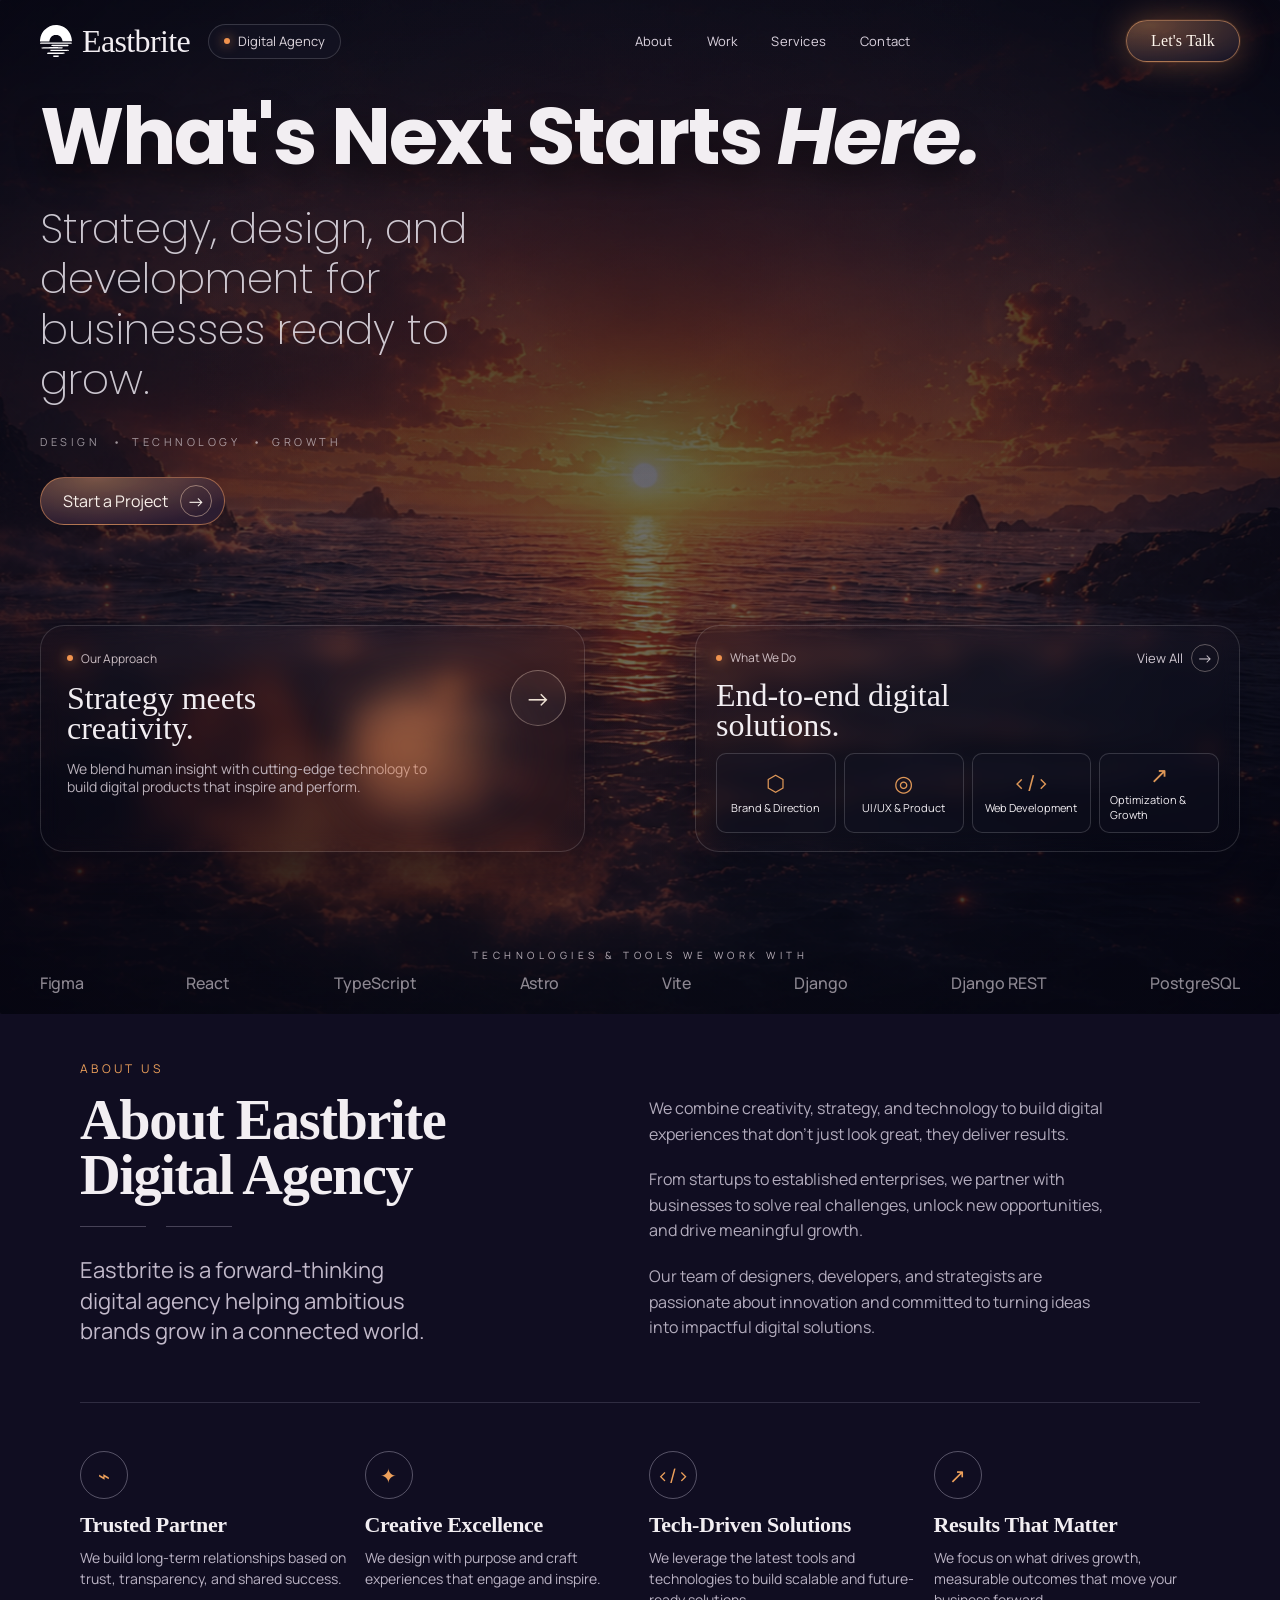
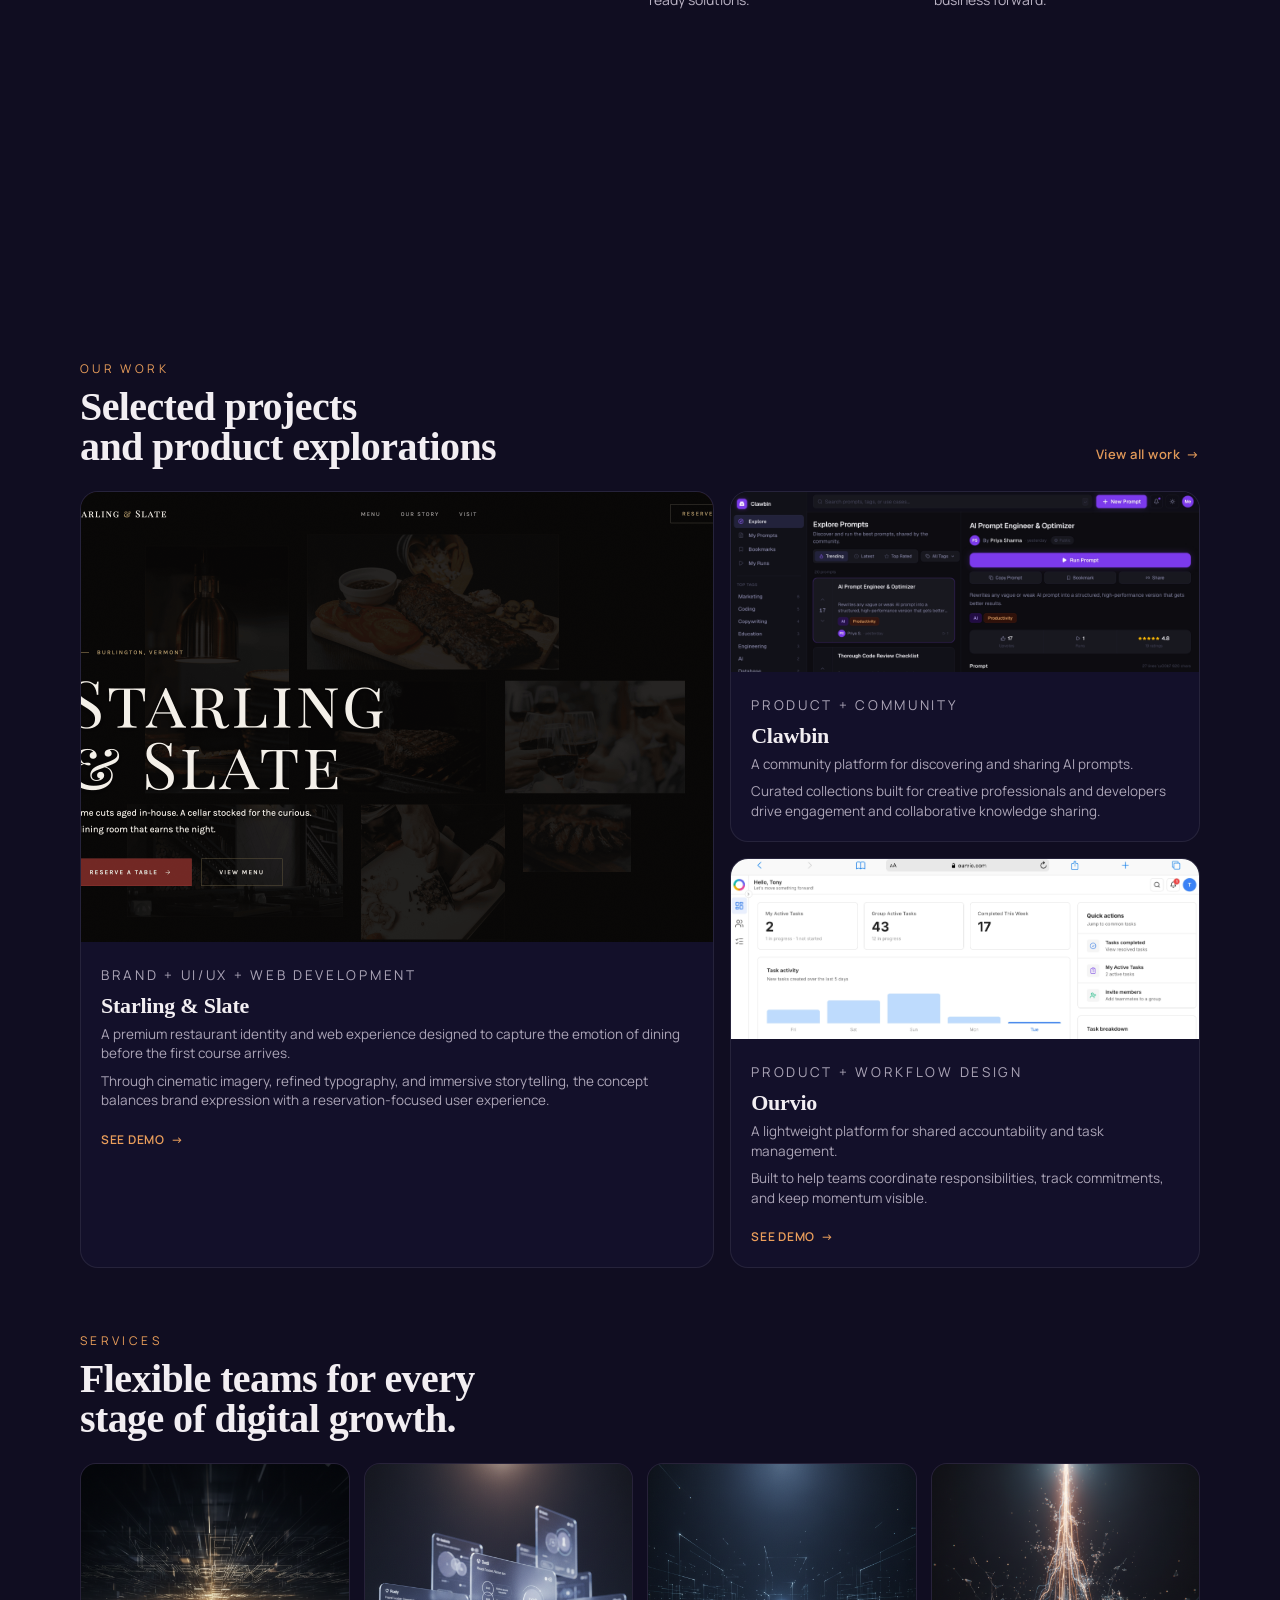
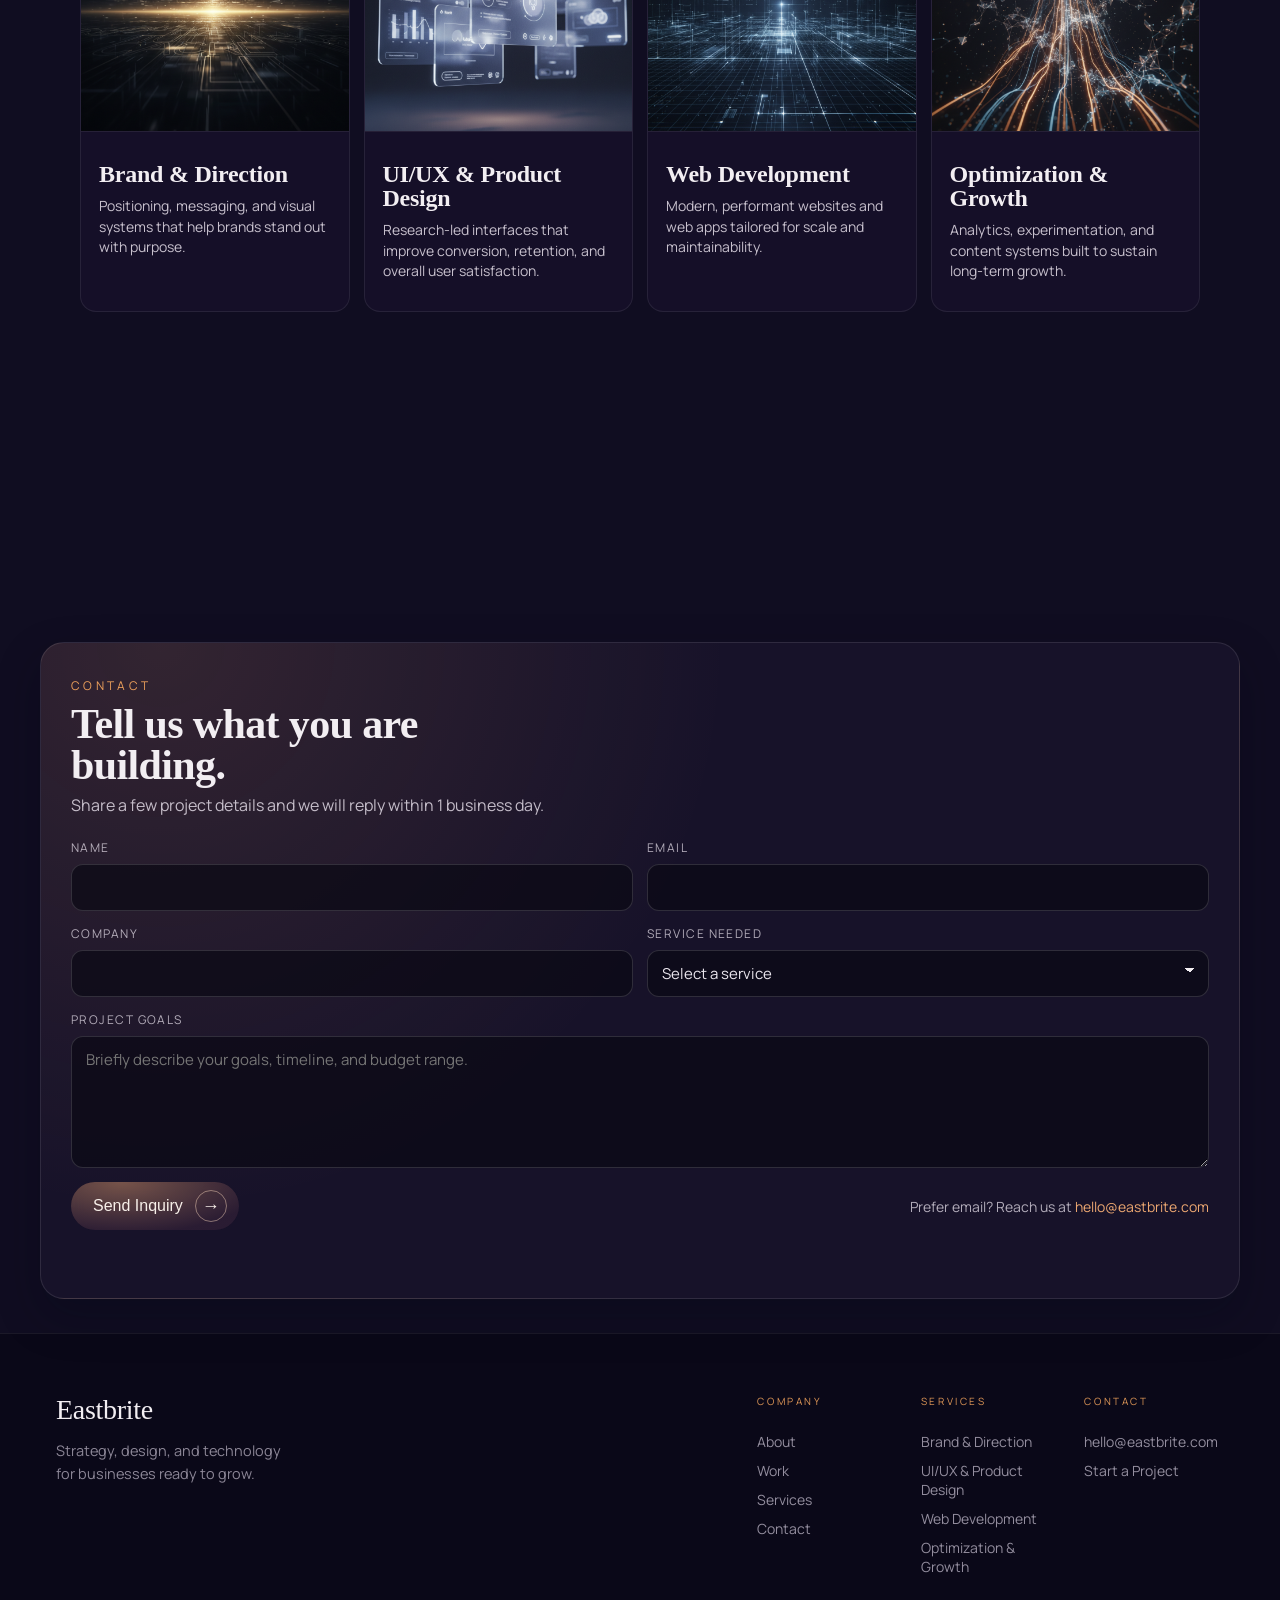
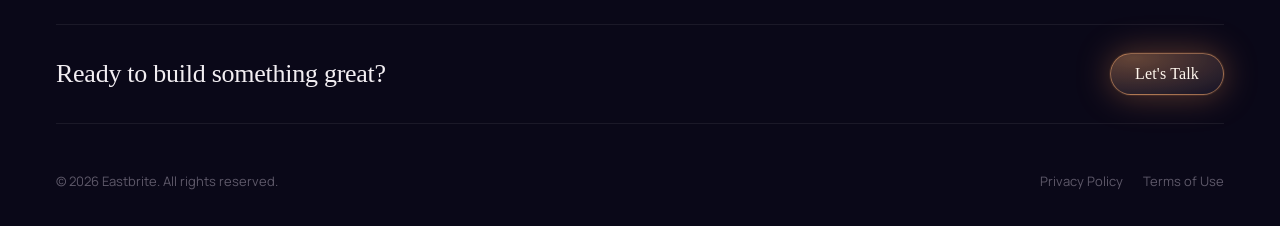
==== index.html @ 14211ada "add starling and slate work" ====
<!doctype html>
<html lang="en">
  <head>
    <meta charset="UTF-8" />
    <meta name="viewport" content="width=device-width, initial-scale=1.0" />
    <title>Eastbrite — Digital Agency</title>
    <meta
      name="description"
      content="Eastbrite is a digital agency helping businesses grow through brand direction, UI/UX and product design, web development, and optimization strategy."
    />
    <link rel="canonical" href="https://eastbrite.com/" />
    <meta property="og:type" content="website" />
    <meta property="og:site_name" content="Eastbrite" />
    <meta property="og:title" content="Eastbrite - Digital Agency" />
    <meta
      property="og:description"
      content="Eastbrite is a digital agency helping businesses grow through brand direction, UI/UX and product design, web development, and optimization strategy."
    />
    <meta property="og:url" content="https://eastbrite.com/" />
    <meta property="og:image" content="https://eastbrite.com/logo.svg" />
    <meta name="twitter:card" content="summary_large_image" />
    <meta name="twitter:title" content="Eastbrite - Digital Agency" />
    <meta
      name="twitter:description"
      content="Eastbrite is a digital agency helping businesses grow through brand direction, UI/UX and product design, web development, and optimization strategy."
    />
    <meta name="twitter:image" content="https://eastbrite.com/logo.svg" />
    <script
      defer
      data-domain="eastbrite.com"
      src="https://plausible.io/js/script.js"
    ></script>
    <script type="application/ld+json">
      {
        "@context": "https://schema.org",
        "@graph": [
          {
            "@type": "Organization",
            "@id": "https://eastbrite.com/#organization",
            "name": "Eastbrite",
            "url": "https://eastbrite.com/",
            "logo": "https://eastbrite.com/logo.svg",
            "email": "hello@eastbrite.com"
          },
          {
            "@type": "WebSite",
            "@id": "https://eastbrite.com/#website",
            "url": "https://eastbrite.com/",
            "name": "Eastbrite",
            "publisher": {
              "@id": "https://eastbrite.com/#organization"
            }
          },
          {
            "@type": "ProfessionalService",
            "@id": "https://eastbrite.com/#service",
            "name": "Eastbrite",
            "url": "https://eastbrite.com/",
            "email": "hello@eastbrite.com",
            "areaServed": "Worldwide",
            "serviceType": [
              "Brand Direction",
              "UI/UX and Product Design",
              "Web Development",
              "Optimization and Growth"
            ]
          }
        ]
      }
    </script>
    <link rel="preconnect" href="https://fonts.googleapis.com" />
    <link rel="preconnect" href="https://fonts.gstatic.com" crossorigin />
    <link
      href="https://fonts.googleapis.com/css2?family=Manrope:wght@400;500;600;700&family=Poppins:wght@100;200;300;400;500&display=swap"
      rel="stylesheet"
    />
    <link rel="stylesheet" href="css/main.css" />
    <link rel="icon" type="image/svg+xml" href="logo.svg" />
  </head>
  <body>
    <div class="scene">
      <div class="sun" aria-hidden="true"></div>
      <div class="cliff-left" aria-hidden="true"></div>
      <div class="cliff-right" aria-hidden="true"></div>

      <header class="topbar">
        <div class="brand-wrap">
          <div class="brand">
            <img src="logo.svg" alt="Eastbrite logo" class="brand-logo" />
            Eastbrite
          </div>
          <div class="agency-pill">
            <span class="dot"></span>
            Digital Agency
          </div>
        </div>

        <nav class="main-nav" id="primary-nav" aria-label="Main navigation">
          <a href="#about">About</a>
          <a href="#work">Work</a>
          <a href="#services">Services</a>
          <a href="#contact">Contact</a>
        </nav>

        <div class="top-actions">
          <a class="talk-btn" href="#contact">Let's Talk</a>
          <button
            class="menu-btn"
            aria-label="Open menu"
            aria-expanded="false"
            aria-controls="primary-nav"
            type="button"
          >
            <span></span>
            <span></span>
          </button>
        </div>
      </header>

      <main class="hero">
        <section class="hero-copy" aria-label="Hero content">
          <div class="agency-pill hero-agency-pill">
            <span class="dot"></span>
            Digital Agency
          </div>
          <h1>What's Next Starts <em>Here.</em></h1>
          <p class="hero-subheading">
            Strategy, design, and development for businesses ready to grow.
          </p>
          <div class="tags">
            DESIGN <span>•</span> TECHNOLOGY <span>•</span> GROWTH
          </div>
          <a class="primary-cta" href="#contact">
            <span>Start a Project</span>
            <span class="cta-arrow">→</span>
          </a>
        </section>

        <!--
        <aside class="stats-glass" aria-label="Business highlights">
          <div class="stat-item">
            <div class="stat-icon">◌</div>
            <div class="stat-value">120+</div>
            <div class="stat-label">Projects<br />Delivered</div>
          </div>
          <div class="stat-item">
            <div class="stat-icon">✶</div>
            <div class="stat-value">98%</div>
            <div class="stat-label">Client<br />Satisfaction</div>
          </div>
          <div class="stat-item">
            <div class="stat-icon">⚡</div>
            <div class="stat-value">10+</div>
            <div class="stat-label">Industries<br />Empowered</div>
          </div>
        </aside>
        -->
      </main>

      <section
        class="feature-row"
        id="cards-start"
        aria-label="Featured service overview"
      >
        <article class="card approach-card">
          <div class="card-kicker"><span class="dot"></span>Our Approach</div>
          <h2>Strategy meets<br />creativity.</h2>
          <p>
            We blend human insight with cutting-edge technology to build digital
            products that inspire and perform.
          </p>
          <a class="circle-action" aria-label="Learn more" href="#services"
            >→</a
          >
        </article>

        <article class="card services-card">
          <div class="card-top">
            <div class="card-kicker"><span class="dot"></span>What We Do</div>
            <a class="view-all" href="#services">View All <span>→</span></a>
          </div>

          <h2>End-to-end digital<br />solutions.</h2>

          <div class="service-grid">
            <a
              class="service-item service-item-link"
              href="brand-direction.html"
              ><span class="service-icon">⬡</span>Brand &amp; Direction</a
            >
            <a
              class="service-item service-item-link"
              href="uiux-product-design.html"
              ><span class="service-icon">◎</span>UI/UX &amp; Product</a
            >
            <a
              class="service-item service-item-link"
              href="web-development.html"
              ><span class="service-icon">&lt;/&gt;</span>Web Development</a
            >
            <a
              class="service-item service-item-link"
              href="optimization-growth.html"
              ><span class="service-icon">↗</span>Optimization &amp; Growth</a
            >
          </div>
        </article>
      </section>

      <section class="trusted" aria-label="Technologies we use">
        <div class="trusted-label">TECHNOLOGIES &amp; TOOLS WE WORK WITH</div>
        <div class="logo-row">
          <span class="logo-figma">Figma</span>
          <span class="logo-react">React</span>
          <span class="logo-typescript">TypeScript</span>
          <span class="logo-astro">Astro</span>
          <span class="logo-vite">Vite</span>
          <span class="logo-django">Django</span>
          <span class="logo-drf">Django REST</span>
          <span class="logo-postgres">PostgreSQL</span>
        </div>
      </section>
    </div>

    <div class="lower-content">
      <section class="about-section" id="about" aria-label="About Eastbrite">
        <div class="about-top">
          <div class="about-left">
            <p class="about-kicker">ABOUT US</p>
            <h2 class="about-title">About Eastbrite<br />Digital Agency</h2>
            <div class="about-divider" aria-hidden="true">
              <span></span>
              <span></span>
            </div>
            <p class="about-lead">
              Eastbrite is a forward-thinking digital agency helping ambitious
              brands grow in a connected world.
            </p>
          </div>

          <div class="about-copy">
            <p>
              We combine creativity, strategy, and technology to build digital
              experiences that don't just look great, they deliver results.
            </p>
            <p>
              From startups to established enterprises, we partner with
              businesses to solve real challenges, unlock new opportunities, and
              drive meaningful growth.
            </p>
            <p>
              Our team of designers, developers, and strategists are passionate
              about innovation and committed to turning ideas into impactful
              digital solutions.
            </p>
          </div>
        </div>

        <div class="about-values" aria-label="About highlights">
          <article class="about-value">
            <div class="about-value-icon" aria-hidden="true">⌁</div>
            <h3>Trusted Partner</h3>
            <p>
              We build long-term relationships based on trust, transparency, and
              shared success.
            </p>
          </article>

          <article class="about-value">
            <div class="about-value-icon" aria-hidden="true">✦</div>
            <h3>Creative Excellence</h3>
            <p>
              We design with purpose and craft experiences that engage and
              inspire.
            </p>
          </article>

          <article class="about-value">
            <div class="about-value-icon" aria-hidden="true">&lt;/&gt;</div>
            <h3>Tech-Driven Solutions</h3>
            <p>
              We leverage the latest tools and technologies to build scalable
              and future-ready solutions.
            </p>
          </article>

          <article class="about-value">
            <div class="about-value-icon" aria-hidden="true">↗</div>
            <h3>Results That Matter</h3>
            <p>
              We focus on what drives growth, measurable outcomes that move your
              business forward.
            </p>
          </article>
        </div>
      </section>

      <section
        class="content-section work-section"
        id="work"
        aria-label="Selected work"
      >
        <div class="work-head">
          <div>
            <p class="work-kicker">OUR WORK</p>
            <h2 class="work-heading">
              Selected projects <br />
              and product explorations
            </h2>
          </div>
          <a class="work-view-all" href="#services"
            >View all work <span class="work-arrow">→</span></a
          >
        </div>

        <div class="work-cards">
          <article class="work-card work-card--featured">
            <a
              class="work-mock work-mock--hospitality work-mock-link"
              href="/sites/starling-and-slate/"
              target="_blank"
              rel="noopener noreferrer"
              aria-label="Open Starling and Slate demo"
            >
              <img
                class="work-mock-image"
                src="assets/images/work/starling-and-slate.png"
                alt="Starling and Slate restaurant website hero"
              />
            </a>
            <div class="work-info">
              <p class="work-tag">Brand + UI/UX + Web Development</p>
              <h3>Starling &amp; Slate</h3>
              <p>
                A premium restaurant identity and web experience designed to
                capture the emotion of dining before the first course arrives.
              </p>
              <p>
                Through cinematic imagery, refined typography, and immersive
                storytelling, the concept balances brand expression with a
                reservation-focused user experience.
              </p>
              <p>
                <a
                  class="work-demo-link"
                  href="/sites/starling-and-slate/"
                  target="_blank"
                  rel="noopener noreferrer"
                  >See Demo <span aria-hidden="true">→</span></a
                >
              </p>
            </div>
          </article>

          <div class="work-col">
            <article class="work-card">
              <div class="work-mock work-mock--clawbin">
                <img
                  class="work-mock-image"
                  src="assets/images/work/clawbin-dashboard.png"
                  alt="Clawbin platform interface"
                />
              </div>
              <div class="work-info">
                <p class="work-tag">Product + Community</p>
                <h3>Clawbin</h3>
                <p>
                  A community platform for discovering and sharing AI prompts.
                </p>
                <p>
                  Curated collections built for creative professionals and
                  developers drive engagement and collaborative knowledge
                  sharing.
                </p>
              </div>
            </article>

            <article class="work-card">
              <div class="work-mock work-mock--ourvio">
                <img
                  class="work-mock-image"
                  src="assets/images/work/ourvio-dashboard.png"
                  alt="Ourvio dashboard interface"
                />
              </div>
              <div class="work-info">
                <p class="work-tag">Product + Workflow Design</p>
                <h3>Ourvio</h3>
                <p>
                  A lightweight platform for shared accountability and task
                  management.
                </p>
                <p>
                  Built to help teams coordinate responsibilities, track
                  commitments, and keep momentum visible.
                </p>
                <p>
                  <a
                    class="work-demo-link"
                    href="https://ourvio.com"
                    target="_blank"
                    rel="noopener noreferrer"
                    >See Demo <span aria-hidden="true">→</span></a
                  >
                </p>
              </div>
            </article>
          </div>
        </div>
      </section>

      <section
        class="content-section services-section"
        id="services"
        aria-label="Services offered"
      >
        <div class="section-head">
          <p class="services-kicker">SERVICES</p>
          <h2>Flexible teams for every stage of digital growth.</h2>
        </div>
        <div class="section-grid services-grid">
          <a class="content-card service-card-link" href="brand-direction.html">
            <div class="service-img">
              <img
                src="assets/images/services/brand-and-direction.png"
                alt=""
                aria-hidden="true"
              />
            </div>
            <div class="service-text">
              <h3>Brand &amp; Direction</h3>
              <p>
                Positioning, messaging, and visual systems that help brands
                stand out with purpose.
              </p>
            </div>
          </a>
          <a
            class="content-card service-card-link"
            href="uiux-product-design.html"
          >
            <div class="service-img">
              <img
                src="assets/images/services/ui-ux-product-design.png"
                alt=""
                aria-hidden="true"
              />
            </div>
            <div class="service-text">
              <h3>UI/UX &amp; Product Design</h3>
              <p>
                Research-led interfaces that improve conversion, retention, and
                overall user satisfaction.
              </p>
            </div>
          </a>
          <a class="content-card service-card-link" href="web-development.html">
            <div class="service-img">
              <img
                src="assets/images/services/web-development.png"
                alt=""
                aria-hidden="true"
              />
            </div>
            <div class="service-text">
              <h3>Web Development</h3>
              <p>
                Modern, performant websites and web apps tailored for scale and
                maintainability.
              </p>
            </div>
          </a>
          <a
            class="content-card service-card-link"
            href="optimization-growth.html"
          >
            <div class="service-img">
              <img
                src="assets/images/services/optimization-and-growth.png"
                alt=""
                aria-hidden="true"
              />
            </div>
            <div class="service-text">
              <h3>Optimization &amp; Growth</h3>
              <p>
                Analytics, experimentation, and content systems built to sustain
                long-term growth.
              </p>
            </div>
          </a>
        </div>
      </section>

      <section
        class="content-section contact-section"
        id="contact"
        aria-label="Contact Eastbrite"
      >
        <div class="section-head contact-head">
          <p class="contact-kicker">CONTACT</p>
          <h2>Tell us what you are building.</h2>
          <p class="contact-intro">
            Share a few project details and we will reply within 1 business day.
          </p>
        </div>

        <form
          id="contact-form"
          class="contact-form"
          action="https://formsubmit.co/hello@eastbrite.com"
          method="POST"
        >
          <input
            type="hidden"
            name="_subject"
            value="New Inquiry - Eastbrite"
          />
          <input type="hidden" name="_captcha" value="false" />
          <input type="hidden" name="_template" value="table" />
          <input type="text" name="_honey" tabindex="-1" autocomplete="off" />

          <label class="field">
            <span>Name</span>
            <input name="name" type="text" required />
          </label>

          <label class="field">
            <span>Email</span>
            <input name="email" type="email" required />
          </label>

          <label class="field">
            <span>Company</span>
            <input name="company" type="text" />
          </label>

          <label class="field">
            <span>Service Needed</span>
            <select name="service" required>
              <option value="" selected disabled>Select a service</option>
              <option>Brand &amp; Direction</option>
              <option>UI/UX &amp; Product Design</option>
              <option>Web Development</option>
              <option>Optimization &amp; Growth</option>
              <option>Multiple Services</option>
            </select>
          </label>

          <label class="field field-full">
            <span>Project Goals</span>
            <textarea
              name="message"
              rows="5"
              placeholder="Briefly describe your goals, timeline, and budget range."
              required
            ></textarea>
          </label>

          <div class="contact-actions">
            <button class="primary-cta contact-submit" type="submit">
              <span>Send Inquiry</span>
              <span class="cta-arrow">→</span>
            </button>
            <p class="contact-note">
              Prefer email? Reach us at
              <a href="mailto:hello@eastbrite.com">hello@eastbrite.com</a>
            </p>
          </div>

          <p class="contact-status" id="contact-status" aria-live="polite"></p>
        </form>
      </section>
    </div>

    <footer class="site-footer">
      <div class="footer-inner">
        <div class="footer-top">
          <div class="footer-brand">
            <div class="footer-logo">Eastbrite</div>
            <p class="footer-tagline">
              Strategy, design, and technology for businesses ready to grow.
            </p>
            <!-- <div class="footer-socials">
              <a
                href="https://www.linkedin.com"
                class="footer-social-link"
                aria-label="LinkedIn"
                >in</a
              >
              <a
                href="https://www.instagram.com"
                class="footer-social-link"
                aria-label="Instagram"
                >ig</a
              >
              <a
                href="https://dribbble.com"
                class="footer-social-link"
                aria-label="Dribbble"
                >dr</a
              >
              <a
                href="https://x.com"
                class="footer-social-link"
                aria-label="X / Twitter"
                >𝕏</a
              >
            </div> -->
          </div>

          <nav class="footer-nav" aria-label="Footer navigation">
            <div class="footer-nav-col">
              <p class="footer-nav-heading">Company</p>
              <a href="#about">About</a>
              <a href="#work">Work</a>
              <a href="#services">Services</a>
              <a href="#contact">Contact</a>
            </div>
            <div class="footer-nav-col">
              <p class="footer-nav-heading">Services</p>
              <a href="brand-direction.html">Brand &amp; Direction</a>
              <a href="uiux-product-design.html">UI/UX &amp; Product Design</a>
              <a href="web-development.html">Web Development</a>
              <a href="optimization-growth.html">Optimization &amp; Growth</a>
            </div>
            <div class="footer-nav-col">
              <p class="footer-nav-heading">Contact</p>
              <a href="mailto:hello@eastbrite.com">hello@eastbrite.com</a>
              <a
                href="mailto:hello@eastbrite.com?subject=Start%20a%20Project%20-%20Eastbrite"
                >Start a Project</a
              >
            </div>
          </nav>
        </div>

        <div class="footer-cta-band">
          <p>Ready to build something great?</p>
          <a class="talk-btn" href="#contact">Let's Talk</a>
        </div>

        <div class="footer-bottom">
          <p class="footer-copy">&copy; 2026 Eastbrite. All rights reserved.</p>
          <div class="footer-legal">
            <a href="privacy-policy.html">Privacy Policy</a>
            <a href="terms-of-use.html">Terms of Use</a>
          </div>
        </div>
      </div>
    </footer>

    <script src="js/main.js" defer></script>
  </body>
</html>
---- css/main.css ----
/* ================================================================
   Eastbrite — Main Stylesheet
   Entry point. All partials are imported in cascade order.

   Partial map:
     _tokens      → CSS variables + font declarations
     _base        → reset, html, body
     _layout      → .scene, .lower-content
     _topbar      → header, nav, menu button
     _hero        → hero section + CTA
     _cards       → feature-row glass cards
     _trusted     → brand logo strip
     _sections    → shared .content-section base styles
     _about       → about section
     _work        → work showcase + browser mocks
     _services    → services section
     _footer      → site footer
     _responsive  → all breakpoint overrides
   ================================================================ */

@import "./_tokens.css";
@import "./_base.css";
@import "./_layout.css";
@import "./_topbar.css";
@import "./_hero.css";
@import "./_cards.css";
@import "./_trusted.css";
@import "./_sections.css";
@import "./_about.css";
@import "./_work.css";
@import "./_services.css";
@import "./_footer.css";
@import "./_responsive.css";
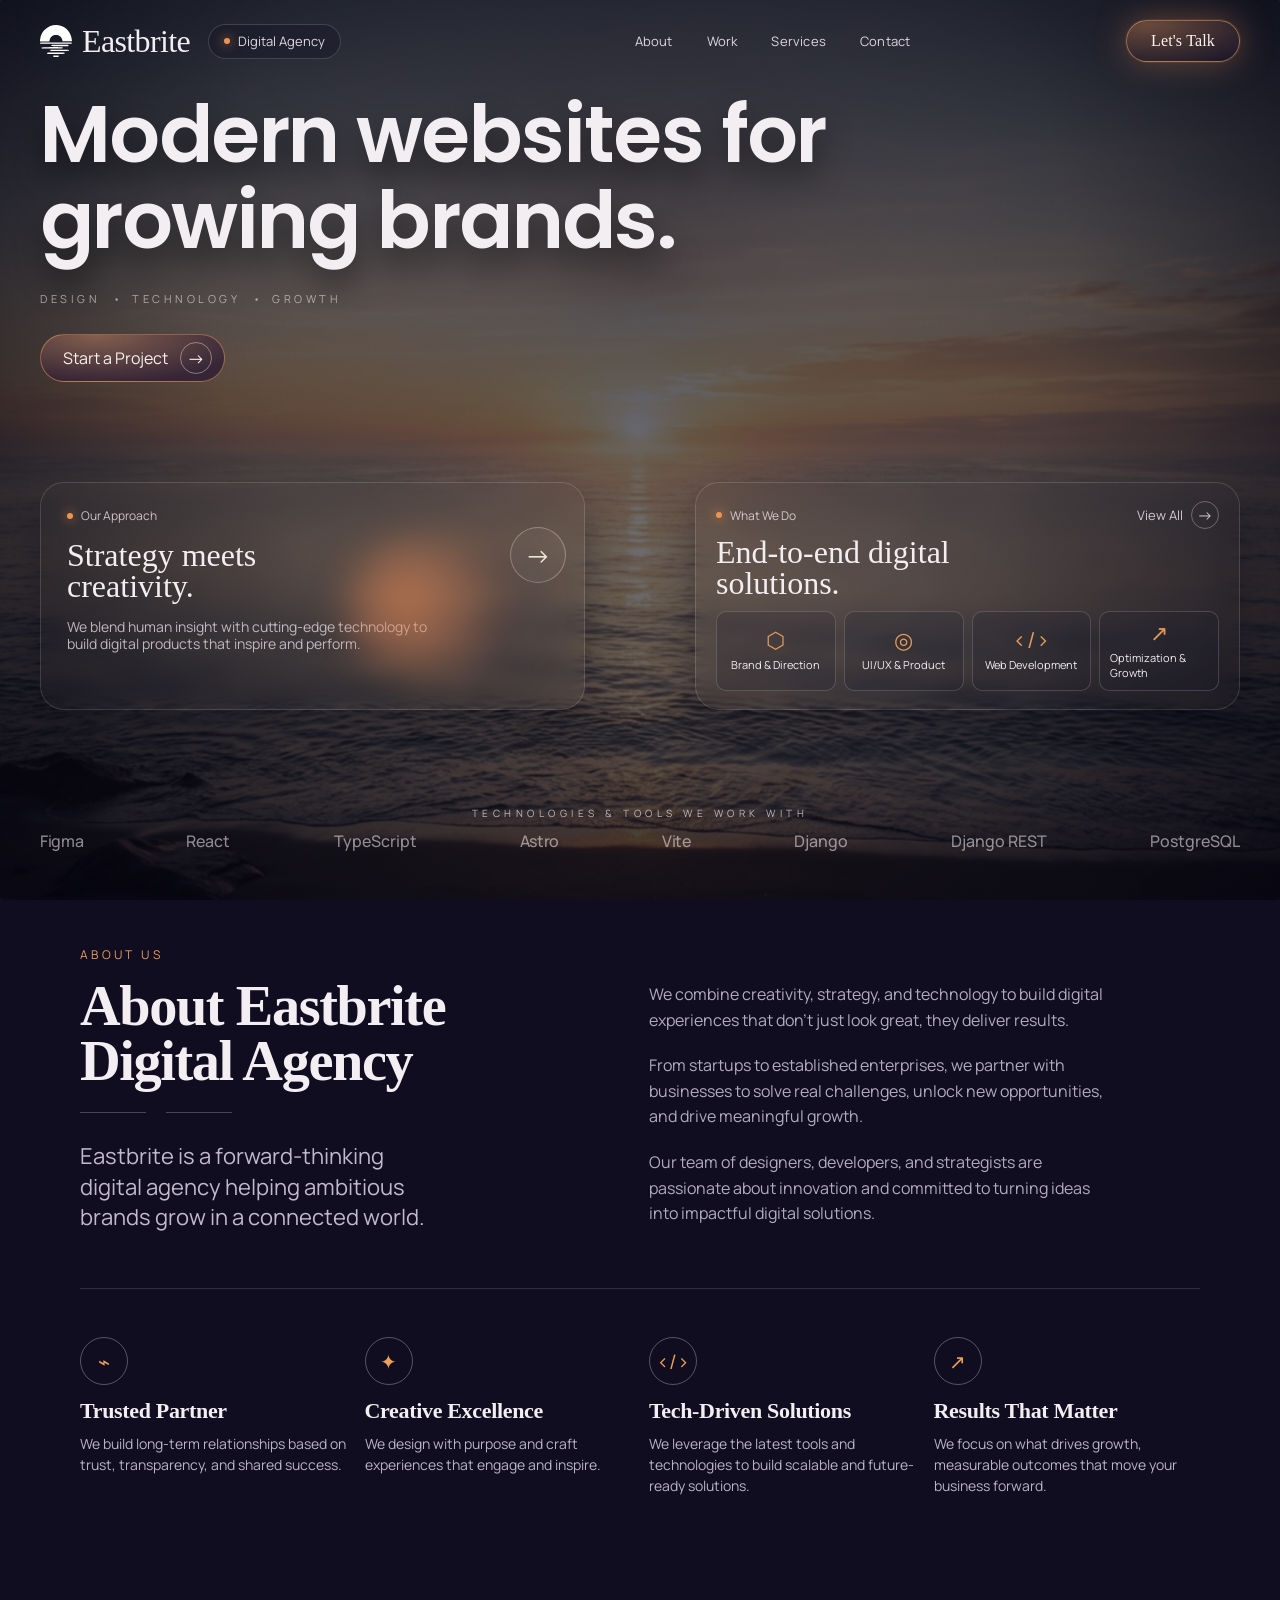
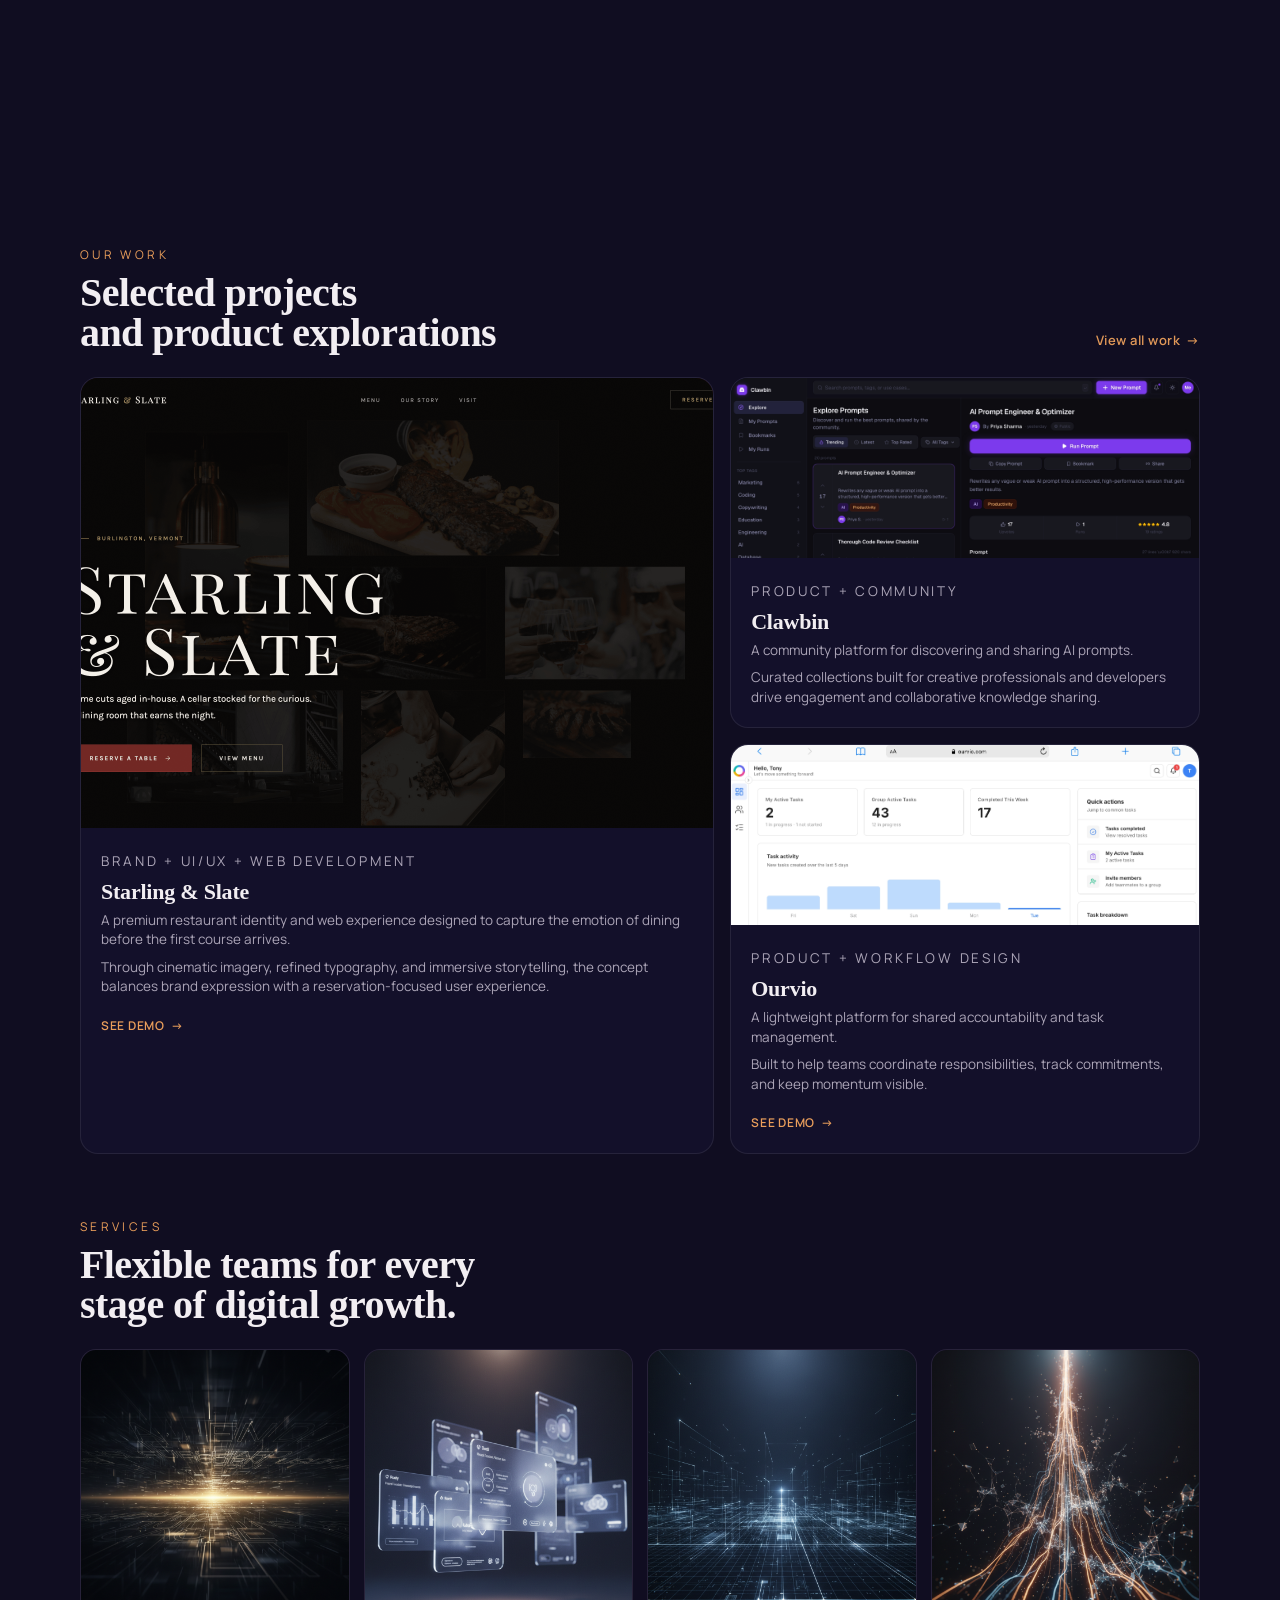
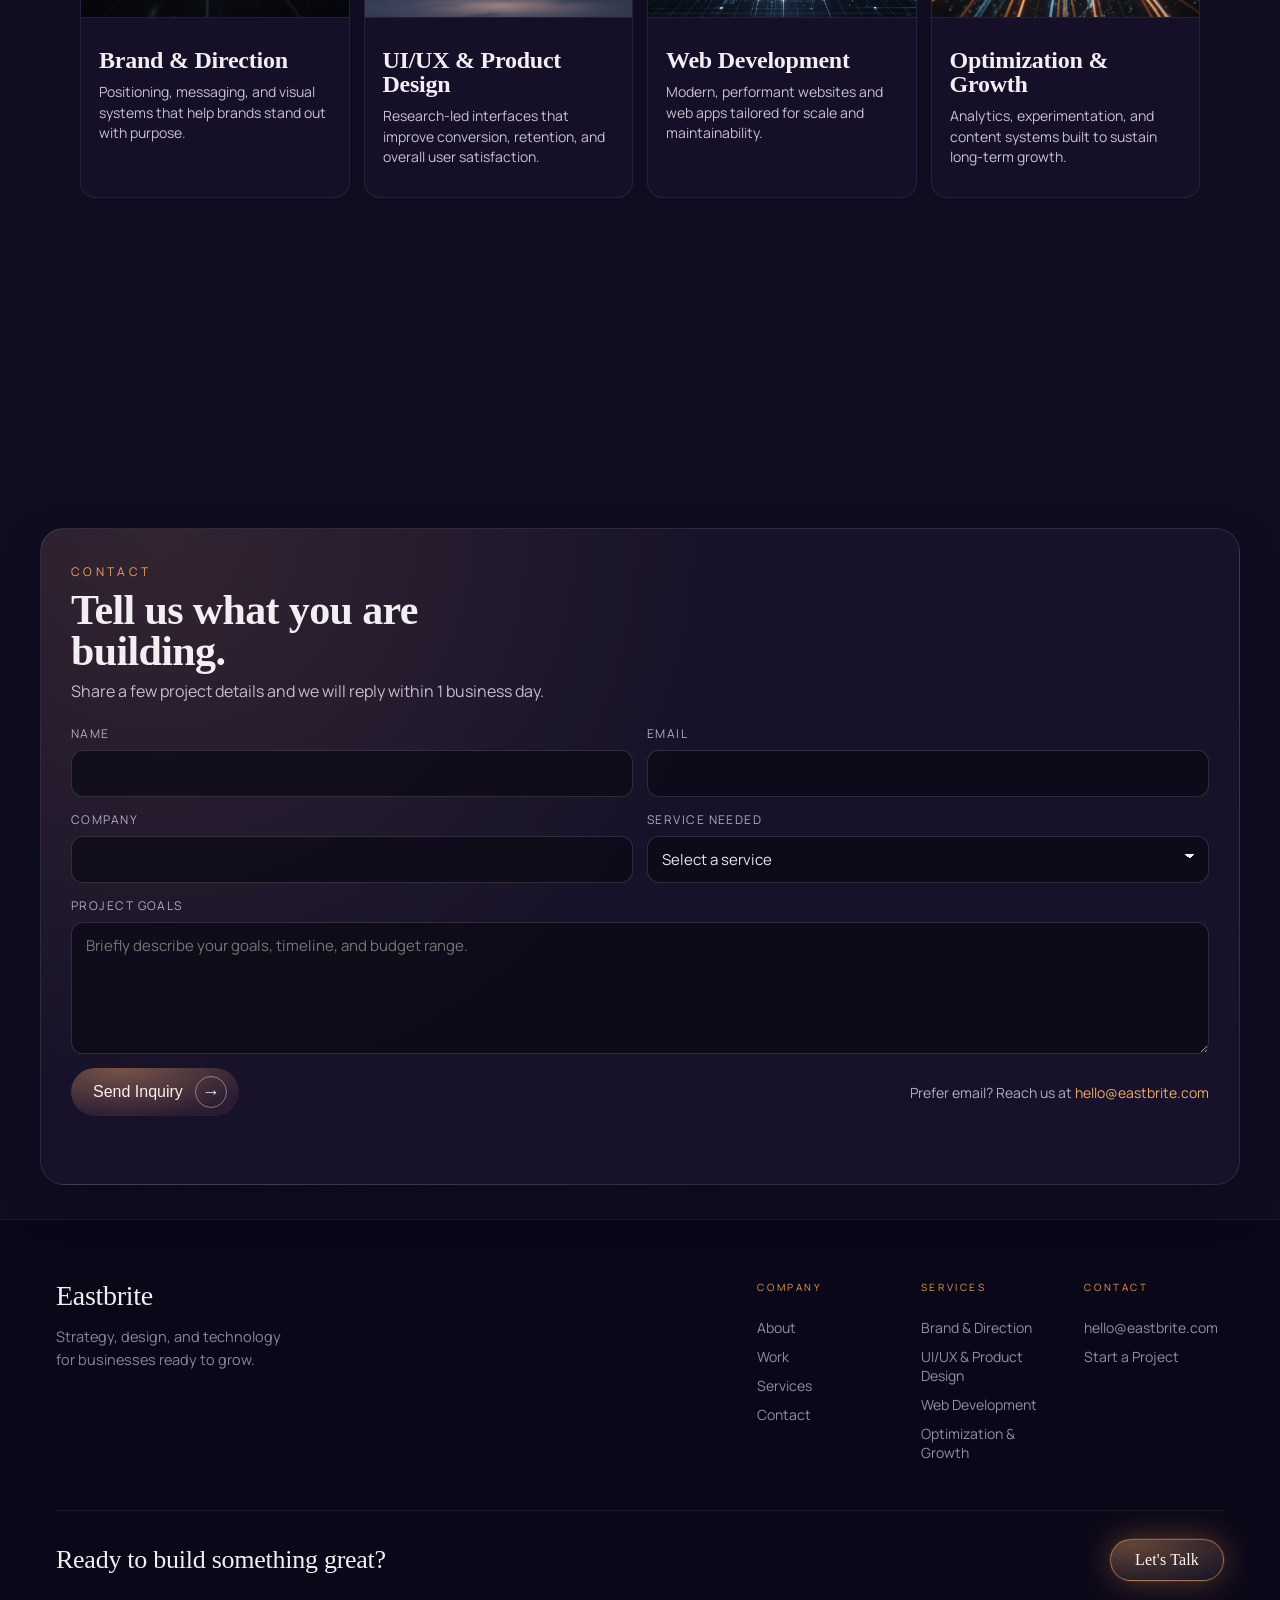
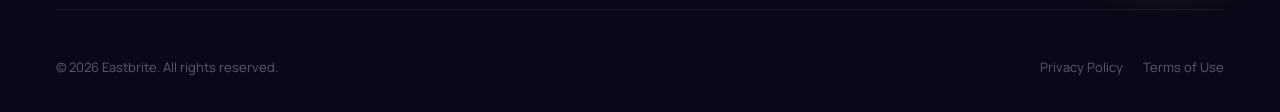
==== commit 844adb4a: "change slogan, update hero image" ====
--- a/index.html
+++ b/index.html
@@ -123,10 +123,7 @@
             <span class="dot"></span>
             Digital Agency
           </div>
-          <h1>What's Next Starts <em>Here.</em></h1>
-          <p class="hero-subheading">
-            Strategy, design, and development for businesses ready to grow.
-          </p>
+          <h1>Modern websites for growing brands.</h1>
           <div class="tags">
             DESIGN <span>•</span> TECHNOLOGY <span>•</span> GROWTH
           </div>
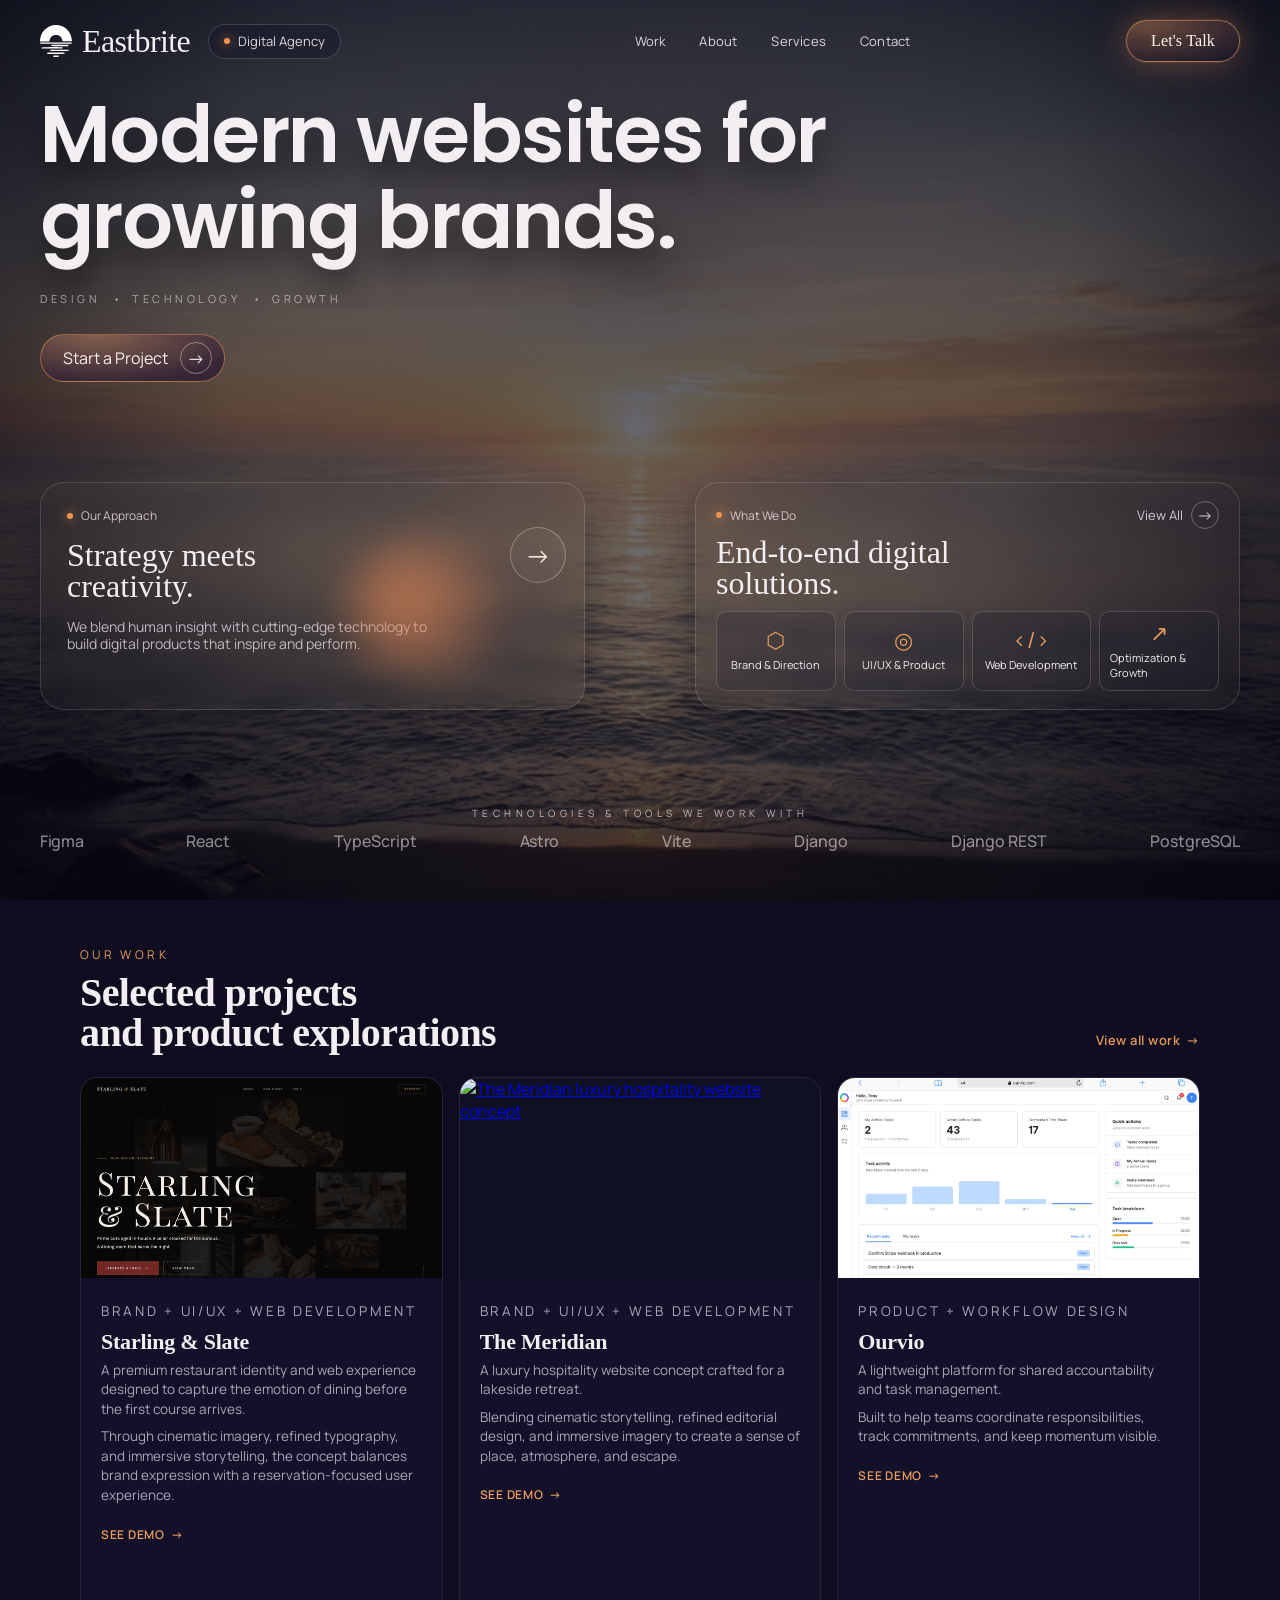
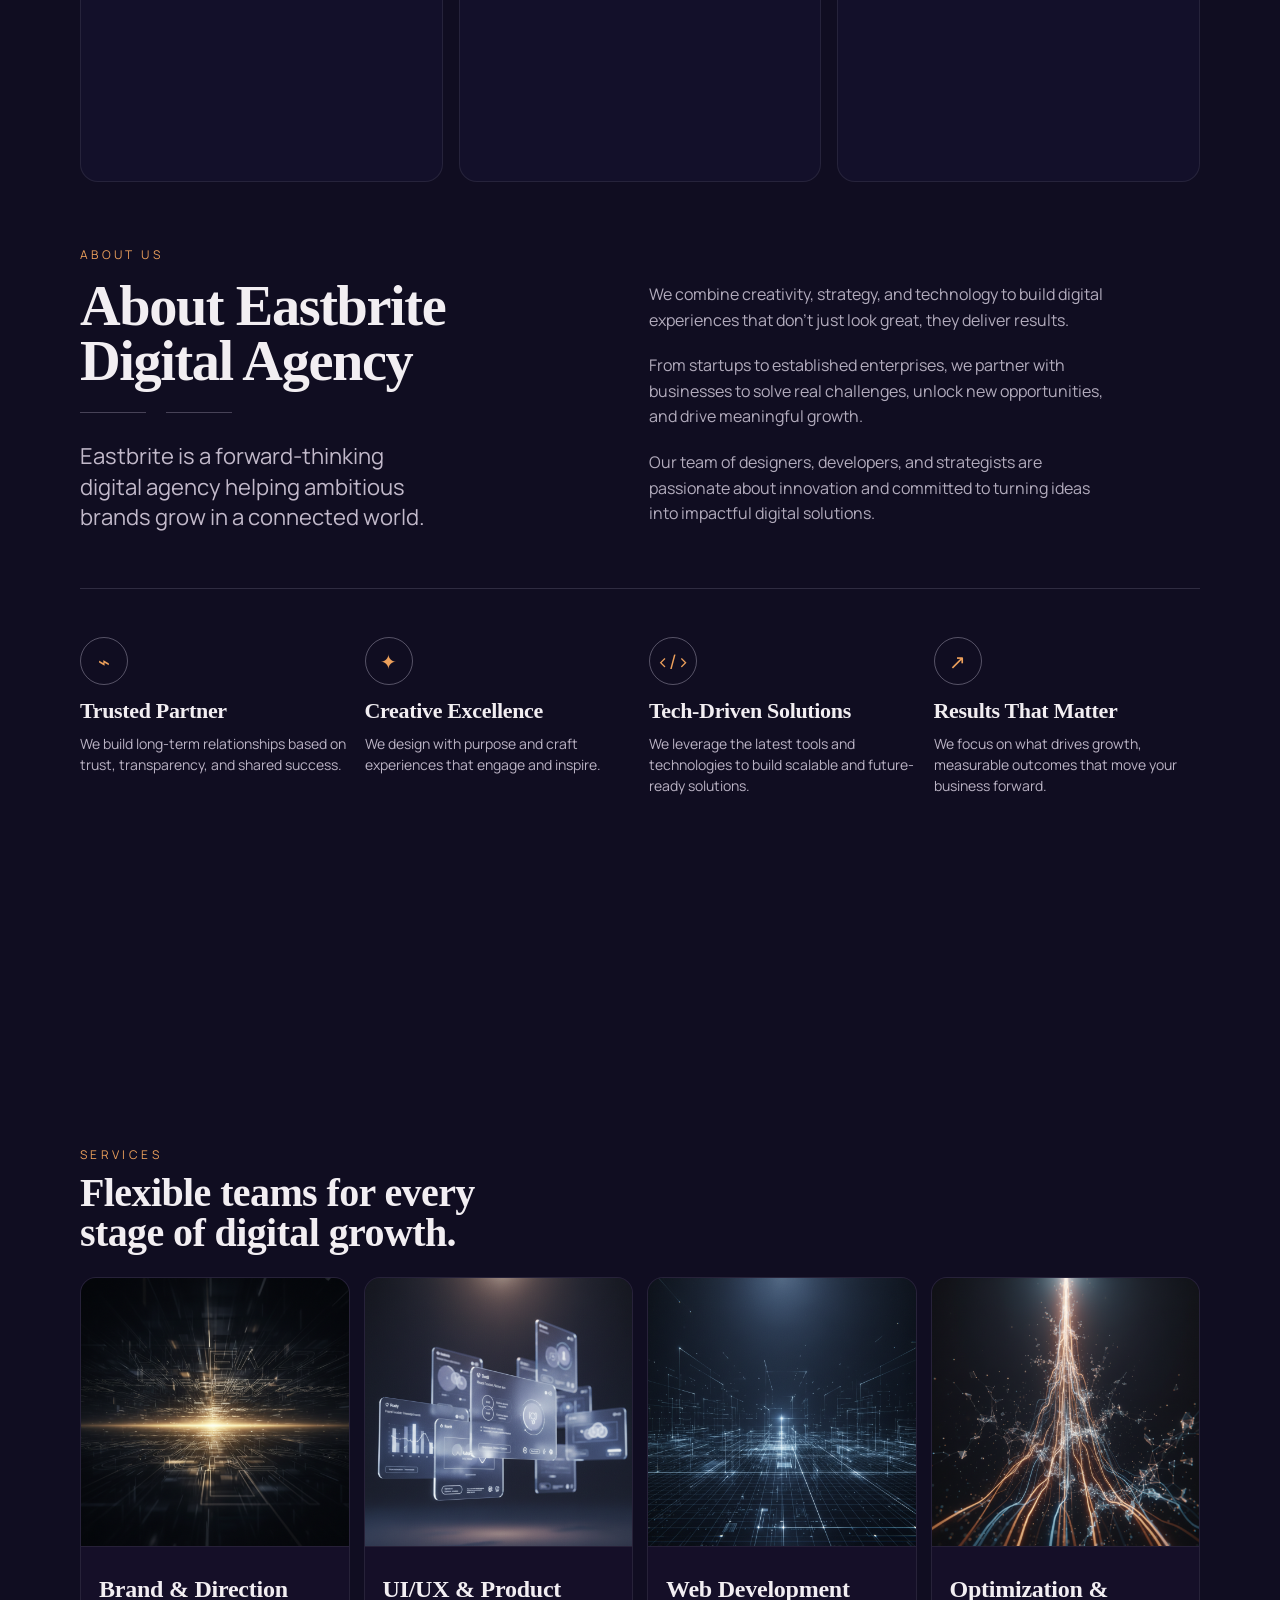
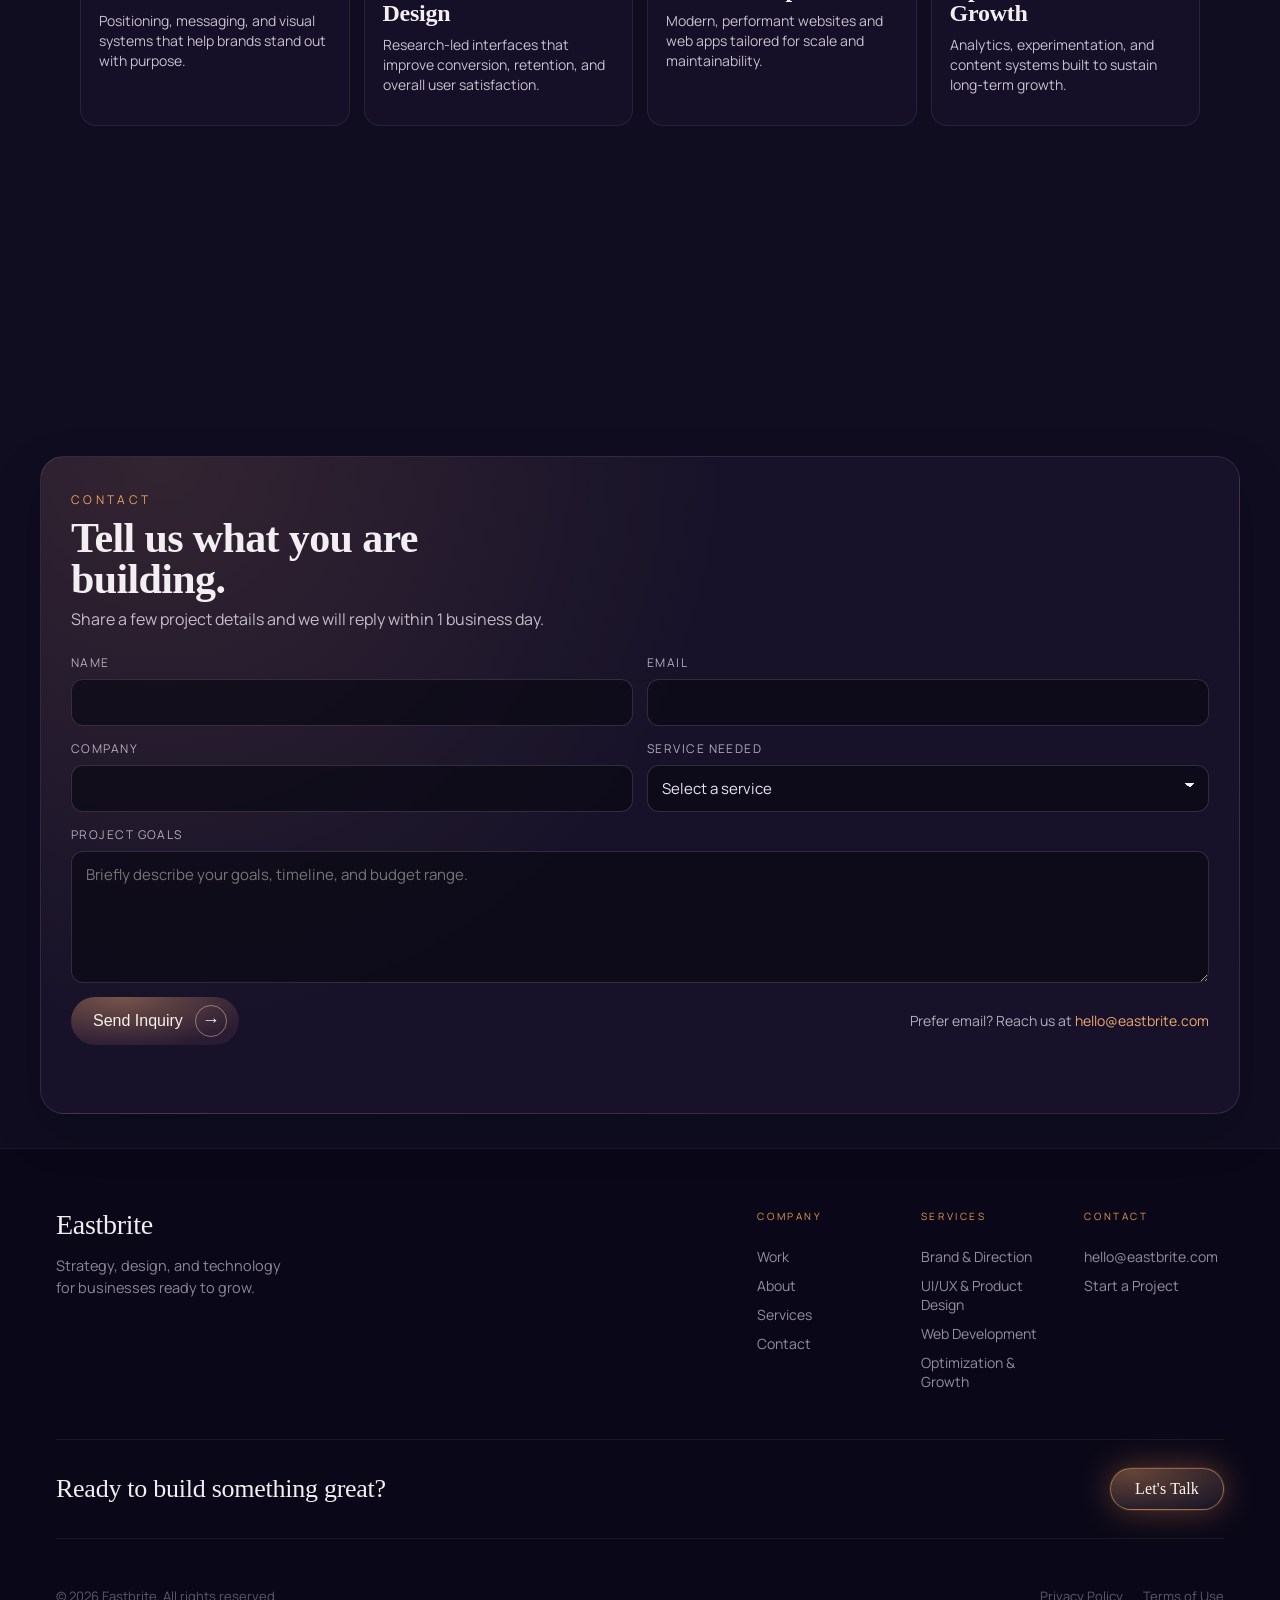
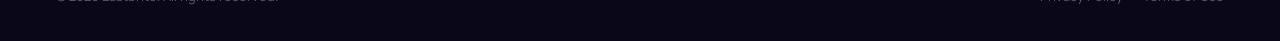
==== commit 6af010f7: "the meridian work" ====
--- a/index.html
+++ b/index.html
@@ -96,8 +96,8 @@
         </div>
 
         <nav class="main-nav" id="primary-nav" aria-label="Main navigation">
+          <a href="#work">Work</a>
           <a href="#about">About</a>
-          <a href="#work">Work</a>
           <a href="#services">Services</a>
           <a href="#contact">Contact</a>
         </nav>
@@ -220,78 +220,6 @@
     </div>
 
     <div class="lower-content">
-      <section class="about-section" id="about" aria-label="About Eastbrite">
-        <div class="about-top">
-          <div class="about-left">
-            <p class="about-kicker">ABOUT US</p>
-            <h2 class="about-title">About Eastbrite<br />Digital Agency</h2>
-            <div class="about-divider" aria-hidden="true">
-              <span></span>
-              <span></span>
-            </div>
-            <p class="about-lead">
-              Eastbrite is a forward-thinking digital agency helping ambitious
-              brands grow in a connected world.
-            </p>
-          </div>
-
-          <div class="about-copy">
-            <p>
-              We combine creativity, strategy, and technology to build digital
-              experiences that don't just look great, they deliver results.
-            </p>
-            <p>
-              From startups to established enterprises, we partner with
-              businesses to solve real challenges, unlock new opportunities, and
-              drive meaningful growth.
-            </p>
-            <p>
-              Our team of designers, developers, and strategists are passionate
-              about innovation and committed to turning ideas into impactful
-              digital solutions.
-            </p>
-          </div>
-        </div>
-
-        <div class="about-values" aria-label="About highlights">
-          <article class="about-value">
-            <div class="about-value-icon" aria-hidden="true">⌁</div>
-            <h3>Trusted Partner</h3>
-            <p>
-              We build long-term relationships based on trust, transparency, and
-              shared success.
-            </p>
-          </article>
-
-          <article class="about-value">
-            <div class="about-value-icon" aria-hidden="true">✦</div>
-            <h3>Creative Excellence</h3>
-            <p>
-              We design with purpose and craft experiences that engage and
-              inspire.
-            </p>
-          </article>
-
-          <article class="about-value">
-            <div class="about-value-icon" aria-hidden="true">&lt;/&gt;</div>
-            <h3>Tech-Driven Solutions</h3>
-            <p>
-              We leverage the latest tools and technologies to build scalable
-              and future-ready solutions.
-            </p>
-          </article>
-
-          <article class="about-value">
-            <div class="about-value-icon" aria-hidden="true">↗</div>
-            <h3>Results That Matter</h3>
-            <p>
-              We focus on what drives growth, measurable outcomes that move your
-              business forward.
-            </p>
-          </article>
-        </div>
-      </section>
-
       <section
         class="content-section work-section"
         id="work"
@@ -311,7 +239,7 @@
         </div>
 
         <div class="work-cards">
-          <article class="work-card work-card--featured">
+          <article class="work-card">
             <a
               class="work-mock work-mock--hospitality work-mock-link"
               href="/sites/starling-and-slate/"
@@ -349,60 +277,146 @@
             </div>
           </article>
 
-          <div class="work-col">
-            <article class="work-card">
-              <div class="work-mock work-mock--clawbin">
-                <img
-                  class="work-mock-image"
-                  src="assets/images/work/clawbin-dashboard.png"
-                  alt="Clawbin platform interface"
-                />
-              </div>
-              <div class="work-info">
-                <p class="work-tag">Product + Community</p>
-                <h3>Clawbin</h3>
-                <p>
-                  A community platform for discovering and sharing AI prompts.
-                </p>
-                <p>
-                  Curated collections built for creative professionals and
-                  developers drive engagement and collaborative knowledge
-                  sharing.
-                </p>
-              </div>
-            </article>
-
-            <article class="work-card">
-              <div class="work-mock work-mock--ourvio">
-                <img
-                  class="work-mock-image"
-                  src="assets/images/work/ourvio-dashboard.png"
-                  alt="Ourvio dashboard interface"
-                />
-              </div>
-              <div class="work-info">
-                <p class="work-tag">Product + Workflow Design</p>
-                <h3>Ourvio</h3>
-                <p>
-                  A lightweight platform for shared accountability and task
-                  management.
-                </p>
-                <p>
-                  Built to help teams coordinate responsibilities, track
-                  commitments, and keep momentum visible.
-                </p>
-                <p>
-                  <a
-                    class="work-demo-link"
-                    href="https://ourvio.com"
-                    target="_blank"
-                    rel="noopener noreferrer"
-                    >See Demo <span aria-hidden="true">→</span></a
-                  >
-                </p>
-              </div>
-            </article>
-          </div>
+          <article class="work-card">
+            <a
+              class="work-mock work-mock--meridian work-mock-link"
+              href="/sites/the-meridian/"
+              target="_blank"
+              rel="noopener noreferrer"
+              aria-label="Open The Meridian demo"
+            >
+              <img
+                class="work-mock-image"
+                src="assets/images/work/the-meridian.png"
+                alt="The Meridian luxury hospitality website concept"
+              />
+            </a>
+            <div class="work-info">
+              <p class="work-tag">Brand + UI/UX + Web Development</p>
+              <h3>The Meridian</h3>
+              <p>
+                A luxury hospitality website concept crafted for a lakeside
+                retreat.
+              </p>
+              <p>
+                Blending cinematic storytelling, refined editorial design, and
+                immersive imagery to create a sense of place, atmosphere, and
+                escape.
+              </p>
+              <p>
+                <a
+                  class="work-demo-link"
+                  href="/sites/the-meridian/"
+                  target="_blank"
+                  rel="noopener noreferrer"
+                  >See Demo <span aria-hidden="true">→</span></a
+                >
+              </p>
+            </div>
+          </article>
+
+          <article class="work-card">
+            <div class="work-mock work-mock--ourvio">
+              <img
+                class="work-mock-image"
+                src="assets/images/work/ourvio-dashboard.png"
+                alt="Ourvio dashboard interface"
+              />
+            </div>
+            <div class="work-info">
+              <p class="work-tag">Product + Workflow Design</p>
+              <h3>Ourvio</h3>
+              <p>
+                A lightweight platform for shared accountability and task
+                management.
+              </p>
+              <p>
+                Built to help teams coordinate responsibilities, track
+                commitments, and keep momentum visible.
+              </p>
+              <p>
+                <a
+                  class="work-demo-link"
+                  href="https://ourvio.com"
+                  target="_blank"
+                  rel="noopener noreferrer"
+                  >See Demo <span aria-hidden="true">→</span></a
+                >
+              </p>
+            </div>
+          </article>
+        </div>
+      </section>
+
+      <section class="about-section" id="about" aria-label="About Eastbrite">
+        <div class="about-top">
+          <div class="about-left">
+            <p class="about-kicker">ABOUT US</p>
+            <h2 class="about-title">About Eastbrite<br />Digital Agency</h2>
+            <div class="about-divider" aria-hidden="true">
+              <span></span>
+              <span></span>
+            </div>
+            <p class="about-lead">
+              Eastbrite is a forward-thinking digital agency helping ambitious
+              brands grow in a connected world.
+            </p>
+          </div>
+
+          <div class="about-copy">
+            <p>
+              We combine creativity, strategy, and technology to build digital
+              experiences that don't just look great, they deliver results.
+            </p>
+            <p>
+              From startups to established enterprises, we partner with
+              businesses to solve real challenges, unlock new opportunities, and
+              drive meaningful growth.
+            </p>
+            <p>
+              Our team of designers, developers, and strategists are passionate
+              about innovation and committed to turning ideas into impactful
+              digital solutions.
+            </p>
+          </div>
+        </div>
+
+        <div class="about-values" aria-label="About highlights">
+          <article class="about-value">
+            <div class="about-value-icon" aria-hidden="true">⌁</div>
+            <h3>Trusted Partner</h3>
+            <p>
+              We build long-term relationships based on trust, transparency, and
+              shared success.
+            </p>
+          </article>
+
+          <article class="about-value">
+            <div class="about-value-icon" aria-hidden="true">✦</div>
+            <h3>Creative Excellence</h3>
+            <p>
+              We design with purpose and craft experiences that engage and
+              inspire.
+            </p>
+          </article>
+
+          <article class="about-value">
+            <div class="about-value-icon" aria-hidden="true">&lt;/&gt;</div>
+            <h3>Tech-Driven Solutions</h3>
+            <p>
+              We leverage the latest tools and technologies to build scalable
+              and future-ready solutions.
+            </p>
+          </article>
+
+          <article class="about-value">
+            <div class="about-value-icon" aria-hidden="true">↗</div>
+            <h3>Results That Matter</h3>
+            <p>
+              We focus on what drives growth, measurable outcomes that move your
+              business forward.
+            </p>
+          </article>
         </div>
       </section>
 
@@ -609,8 +623,8 @@
           <nav class="footer-nav" aria-label="Footer navigation">
             <div class="footer-nav-col">
               <p class="footer-nav-heading">Company</p>
+              <a href="#work">Work</a>
               <a href="#about">About</a>
-              <a href="#work">Work</a>
               <a href="#services">Services</a>
               <a href="#contact">Contact</a>
             </div>
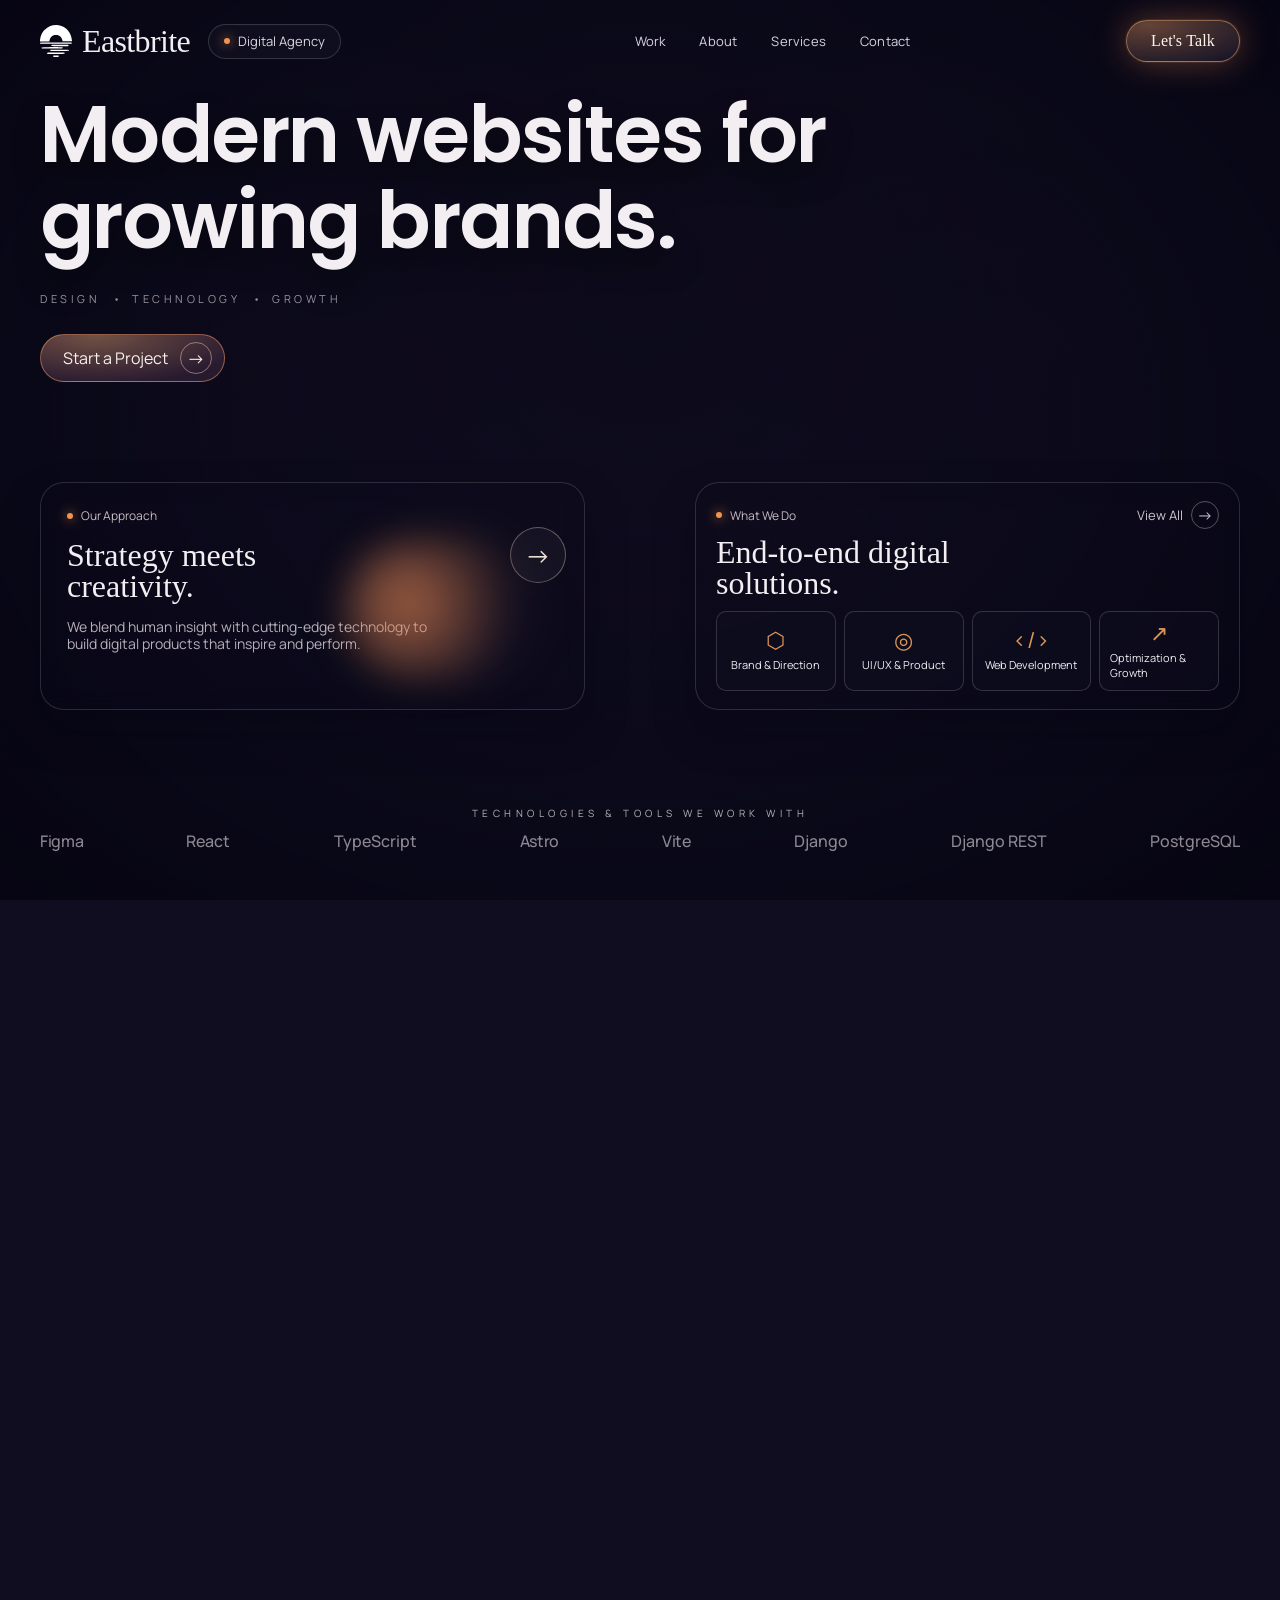
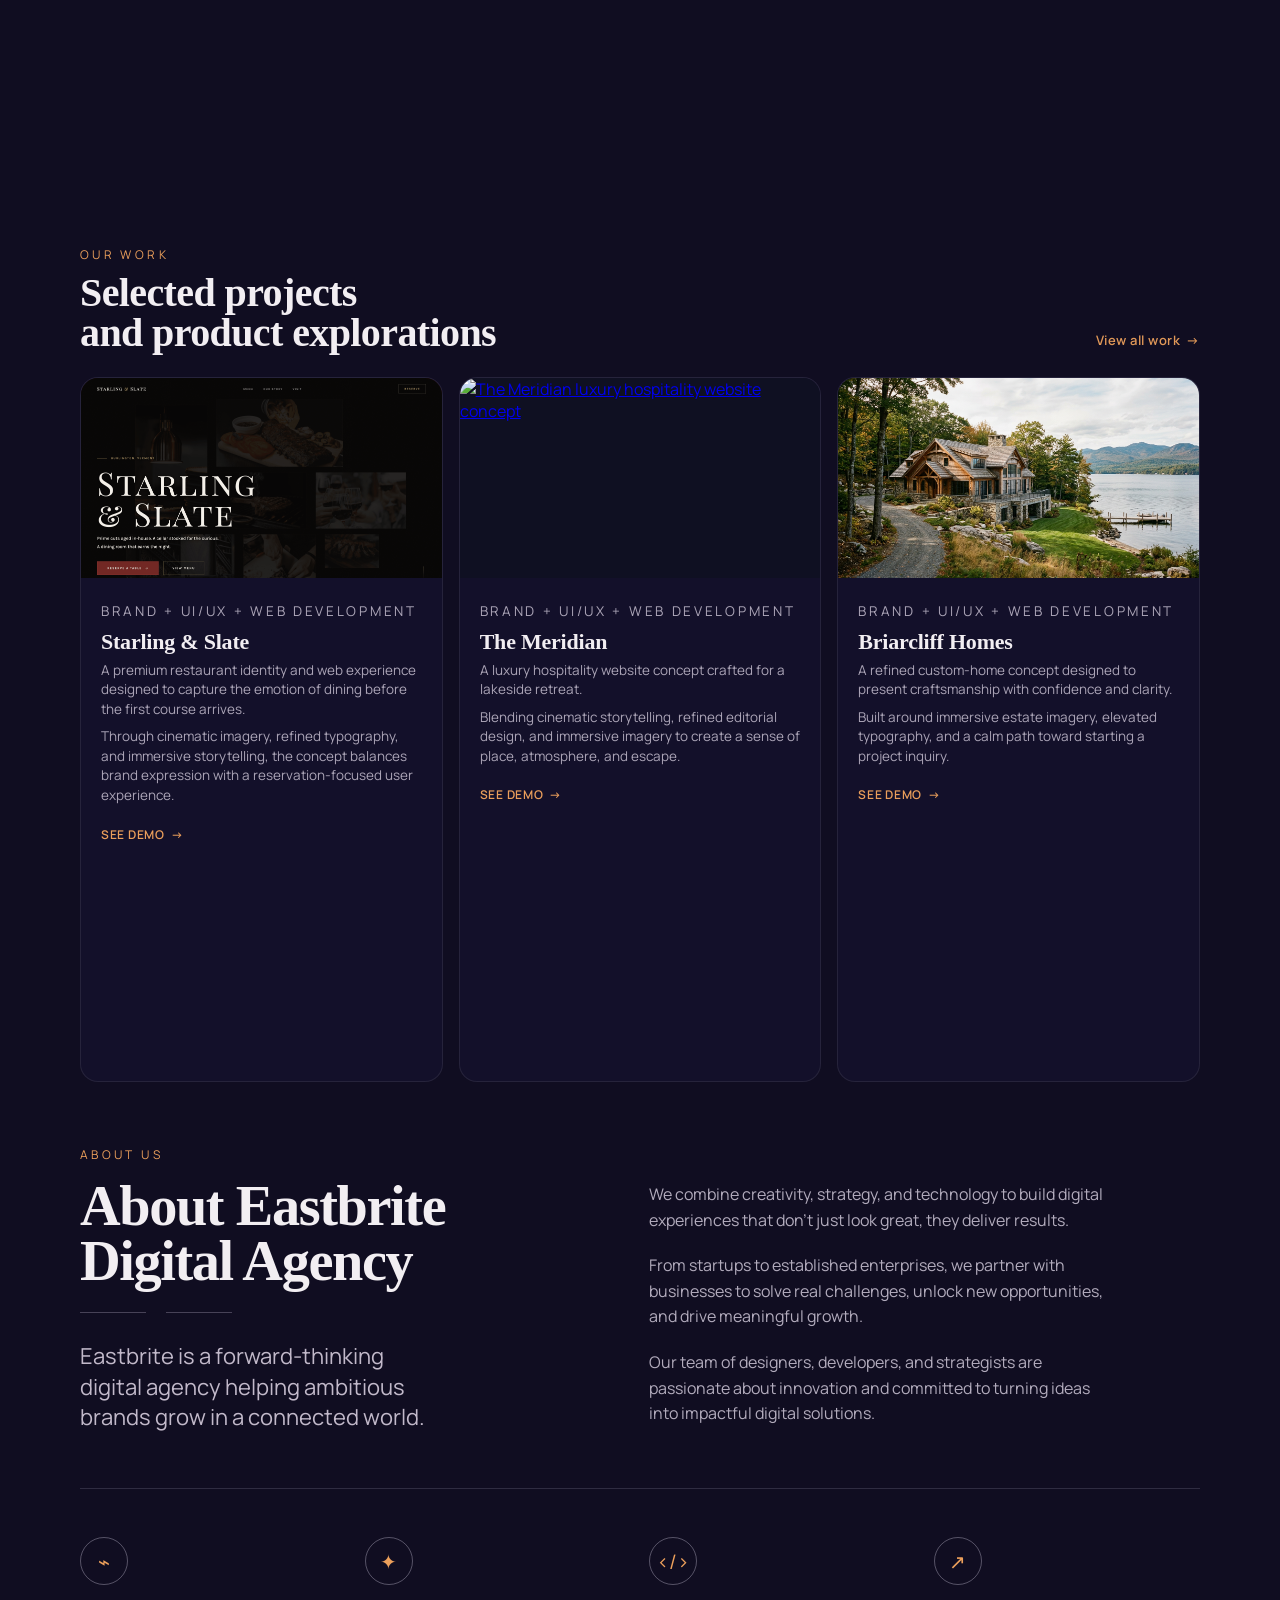
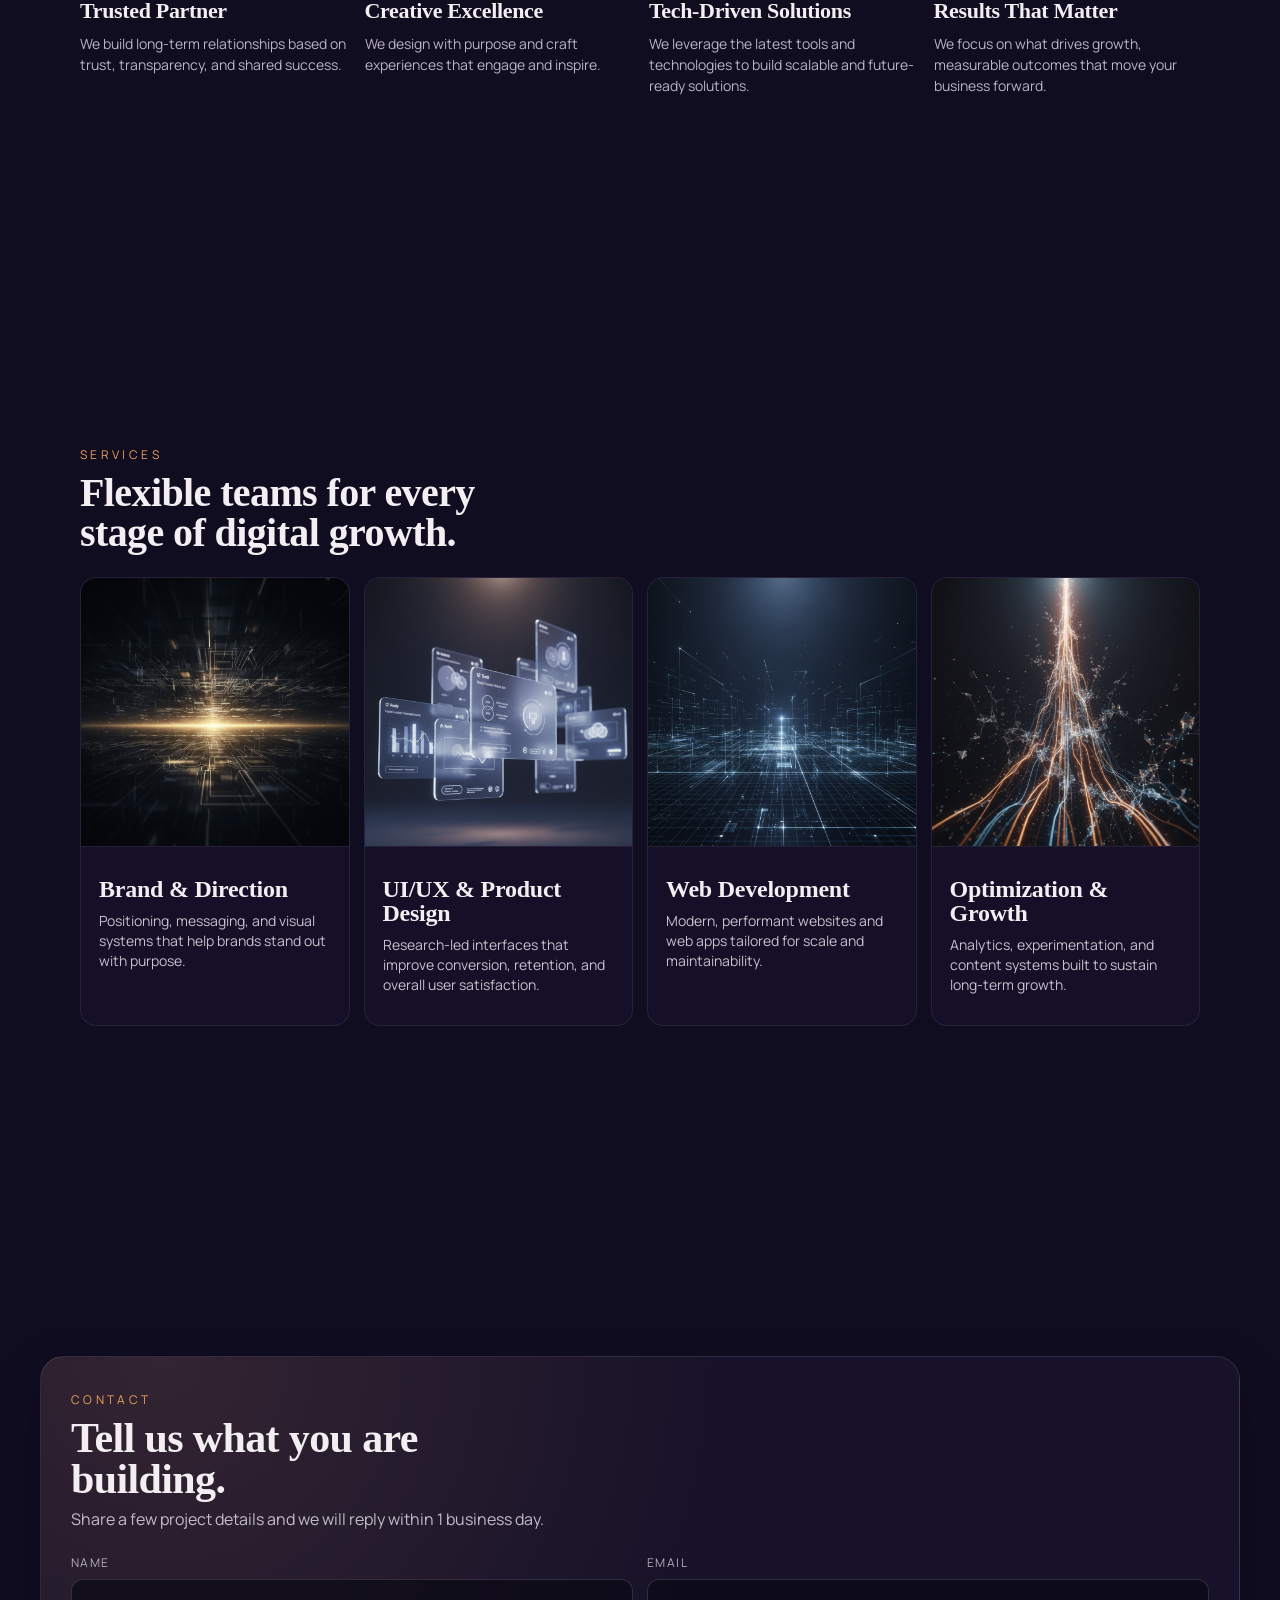
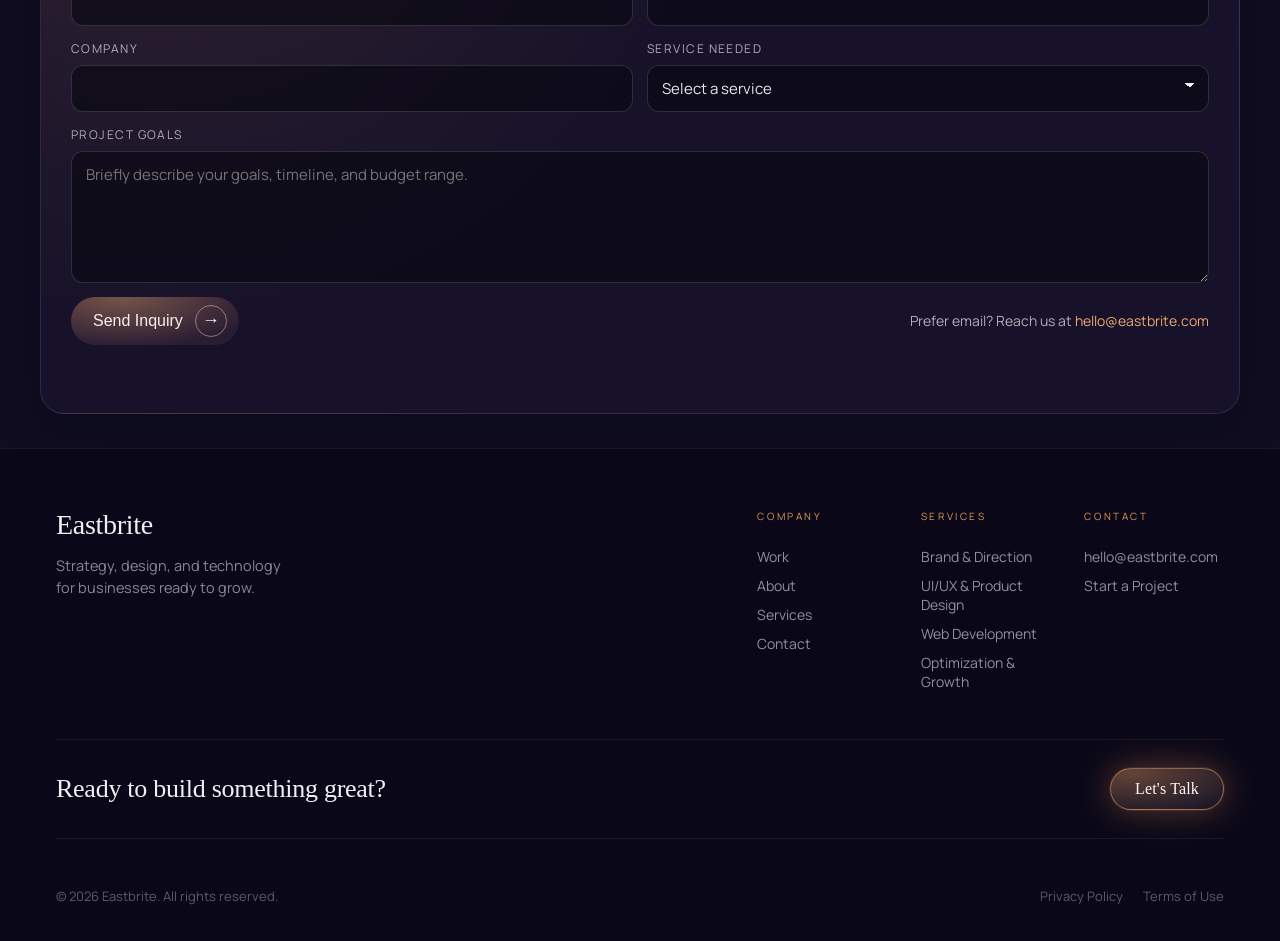
==== commit 3c64a2b6: "briarcliff" ====
--- a/index.html
+++ b/index.html
@@ -78,62 +78,73 @@
     <link rel="icon" type="image/svg+xml" href="logo.svg" />
   </head>
   <body>
-    <div class="scene">
-      <div class="sun" aria-hidden="true"></div>
-      <div class="cliff-left" aria-hidden="true"></div>
-      <div class="cliff-right" aria-hidden="true"></div>
-
-      <header class="topbar">
-        <div class="brand-wrap">
-          <div class="brand">
-            <img src="logo.svg" alt="Eastbrite logo" class="brand-logo" />
-            Eastbrite
-          </div>
-          <div class="agency-pill">
-            <span class="dot"></span>
-            Digital Agency
-          </div>
-        </div>
-
-        <nav class="main-nav" id="primary-nav" aria-label="Main navigation">
-          <a href="#work">Work</a>
-          <a href="#about">About</a>
-          <a href="#services">Services</a>
-          <a href="#contact">Contact</a>
-        </nav>
-
-        <div class="top-actions">
-          <a class="talk-btn" href="#contact">Let's Talk</a>
-          <button
-            class="menu-btn"
-            aria-label="Open menu"
-            aria-expanded="false"
-            aria-controls="primary-nav"
-            type="button"
-          >
-            <span></span>
-            <span></span>
-          </button>
-        </div>
-      </header>
-
-      <main class="hero">
-        <section class="hero-copy" aria-label="Hero content">
-          <div class="agency-pill hero-agency-pill">
-            <span class="dot"></span>
-            Digital Agency
-          </div>
-          <h1>Modern websites for growing brands.</h1>
-          <div class="tags">
-            DESIGN <span>•</span> TECHNOLOGY <span>•</span> GROWTH
-          </div>
-          <a class="primary-cta" href="#contact">
-            <span>Start a Project</span>
-            <span class="cta-arrow">→</span>
-          </a>
-        </section>
-
-        <!--
+    <div class="scene-scroll-container">
+      <div class="scene">
+        <video
+          id="hero-video"
+          class="hero-video"
+          muted
+          playsinline
+          preload="auto"
+          aria-hidden="true"
+        >
+          <source src="assets/video/eastbrite-hero.mp4" type="video/mp4" />
+        </video>
+        <div class="sun" aria-hidden="true"></div>
+        <div class="cliff-left" aria-hidden="true"></div>
+        <div class="cliff-right" aria-hidden="true"></div>
+
+        <header class="topbar">
+          <div class="brand-wrap">
+            <div class="brand">
+              <img src="logo.svg" alt="Eastbrite logo" class="brand-logo" />
+              Eastbrite
+            </div>
+            <div class="agency-pill">
+              <span class="dot"></span>
+              Digital Agency
+            </div>
+          </div>
+
+          <nav class="main-nav" id="primary-nav" aria-label="Main navigation">
+            <a href="#work">Work</a>
+            <a href="#about">About</a>
+            <a href="#services">Services</a>
+            <a href="#contact">Contact</a>
+          </nav>
+
+          <div class="top-actions">
+            <a class="talk-btn" href="#contact">Let's Talk</a>
+            <button
+              class="menu-btn"
+              aria-label="Open menu"
+              aria-expanded="false"
+              aria-controls="primary-nav"
+              type="button"
+            >
+              <span></span>
+              <span></span>
+            </button>
+          </div>
+        </header>
+
+        <main class="hero">
+          <section class="hero-copy" aria-label="Hero content">
+            <div class="agency-pill hero-agency-pill">
+              <span class="dot"></span>
+              Digital Agency
+            </div>
+            <h1>Modern websites for growing brands.</h1>
+            <div class="tags">
+              DESIGN <span>•</span> TECHNOLOGY <span>•</span> GROWTH
+            </div>
+            <a class="primary-cta" href="#contact">
+              <span>Start a Project</span>
+              <span class="cta-arrow">→</span>
+            </a>
+          </section>
+
+          <!--
         <aside class="stats-glass" aria-label="Business highlights">
           <div class="stat-item">
             <div class="stat-icon">◌</div>
@@ -151,72 +162,72 @@
             <div class="stat-label">Industries<br />Empowered</div>
           </div>
         </aside>
-        -->
-      </main>
-
-      <section
-        class="feature-row"
-        id="cards-start"
-        aria-label="Featured service overview"
-      >
-        <article class="card approach-card">
-          <div class="card-kicker"><span class="dot"></span>Our Approach</div>
-          <h2>Strategy meets<br />creativity.</h2>
-          <p>
-            We blend human insight with cutting-edge technology to build digital
-            products that inspire and perform.
-          </p>
-          <a class="circle-action" aria-label="Learn more" href="#services"
-            >→</a
-          >
-        </article>
-
-        <article class="card services-card">
-          <div class="card-top">
-            <div class="card-kicker"><span class="dot"></span>What We Do</div>
-            <a class="view-all" href="#services">View All <span>→</span></a>
-          </div>
-
-          <h2>End-to-end digital<br />solutions.</h2>
-
-          <div class="service-grid">
-            <a
-              class="service-item service-item-link"
-              href="brand-direction.html"
-              ><span class="service-icon">⬡</span>Brand &amp; Direction</a
+        --></main>
+
+        <section
+          class="feature-row"
+          id="cards-start"
+          aria-label="Featured service overview"
+        >
+          <article class="card approach-card">
+            <div class="card-kicker"><span class="dot"></span>Our Approach</div>
+            <h2>Strategy meets<br />creativity.</h2>
+            <p>
+              We blend human insight with cutting-edge technology to build
+              digital products that inspire and perform.
+            </p>
+            <a class="circle-action" aria-label="Learn more" href="#services"
+              >→</a
             >
-            <a
-              class="service-item service-item-link"
-              href="uiux-product-design.html"
-              ><span class="service-icon">◎</span>UI/UX &amp; Product</a
-            >
-            <a
-              class="service-item service-item-link"
-              href="web-development.html"
-              ><span class="service-icon">&lt;/&gt;</span>Web Development</a
-            >
-            <a
-              class="service-item service-item-link"
-              href="optimization-growth.html"
-              ><span class="service-icon">↗</span>Optimization &amp; Growth</a
-            >
-          </div>
-        </article>
-      </section>
-
-      <section class="trusted" aria-label="Technologies we use">
-        <div class="trusted-label">TECHNOLOGIES &amp; TOOLS WE WORK WITH</div>
-        <div class="logo-row">
-          <span class="logo-figma">Figma</span>
-          <span class="logo-react">React</span>
-          <span class="logo-typescript">TypeScript</span>
-          <span class="logo-astro">Astro</span>
-          <span class="logo-vite">Vite</span>
-          <span class="logo-django">Django</span>
-          <span class="logo-drf">Django REST</span>
-          <span class="logo-postgres">PostgreSQL</span>
-        </div>
-      </section>
+          </article>
+
+          <article class="card services-card">
+            <div class="card-top">
+              <div class="card-kicker"><span class="dot"></span>What We Do</div>
+              <a class="view-all" href="#services">View All <span>→</span></a>
+            </div>
+
+            <h2>End-to-end digital<br />solutions.</h2>
+
+            <div class="service-grid">
+              <a
+                class="service-item service-item-link"
+                href="brand-direction.html"
+                ><span class="service-icon">⬡</span>Brand &amp; Direction</a
+              >
+              <a
+                class="service-item service-item-link"
+                href="uiux-product-design.html"
+                ><span class="service-icon">◎</span>UI/UX &amp; Product</a
+              >
+              <a
+                class="service-item service-item-link"
+                href="web-development.html"
+                ><span class="service-icon">&lt;/&gt;</span>Web Development</a
+              >
+              <a
+                class="service-item service-item-link"
+                href="optimization-growth.html"
+                ><span class="service-icon">↗</span>Optimization &amp; Growth</a
+              >
+            </div>
+          </article>
+        </section>
+
+        <section class="trusted" aria-label="Technologies we use">
+          <div class="trusted-label">TECHNOLOGIES &amp; TOOLS WE WORK WITH</div>
+          <div class="logo-row">
+            <span class="logo-figma">Figma</span>
+            <span class="logo-react">React</span>
+            <span class="logo-typescript">TypeScript</span>
+            <span class="logo-astro">Astro</span>
+            <span class="logo-vite">Vite</span>
+            <span class="logo-django">Django</span>
+            <span class="logo-drf">Django REST</span>
+            <span class="logo-postgres">PostgreSQL</span>
+          </div>
+        </section>
+      </div>
     </div>
 
     <div class="lower-content">
@@ -316,28 +327,34 @@
           </article>
 
           <article class="work-card">
-            <div class="work-mock work-mock--ourvio">
+            <a
+              class="work-mock work-mock--briarcliff-homes work-mock-link"
+              href="/sites/briarcliff-homes/"
+              target="_blank"
+              rel="noopener noreferrer"
+              aria-label="Open Briarcliff Homes demo"
+            >
               <img
                 class="work-mock-image"
-                src="assets/images/work/ourvio-dashboard.png"
-                alt="Ourvio dashboard interface"
+                src="sites/briarcliff-homes/assets/images/lake-champlain-estate.png"
+                alt="Briarcliff Homes custom estate website preview"
               />
-            </div>
+            </a>
             <div class="work-info">
-              <p class="work-tag">Product + Workflow Design</p>
-              <h3>Ourvio</h3>
-              <p>
-                A lightweight platform for shared accountability and task
-                management.
-              </p>
-              <p>
-                Built to help teams coordinate responsibilities, track
-                commitments, and keep momentum visible.
+              <p class="work-tag">Brand + UI/UX + Web Development</p>
+              <h3>Briarcliff Homes</h3>
+              <p>
+                A refined custom-home concept designed to present craftsmanship
+                with confidence and clarity.
+              </p>
+              <p>
+                Built around immersive estate imagery, elevated typography, and
+                a calm path toward starting a project inquiry.
               </p>
               <p>
                 <a
                   class="work-demo-link"
-                  href="https://ourvio.com"
+                  href="/sites/briarcliff-homes/"
                   target="_blank"
                   rel="noopener noreferrer"
                   >See Demo <span aria-hidden="true">→</span></a
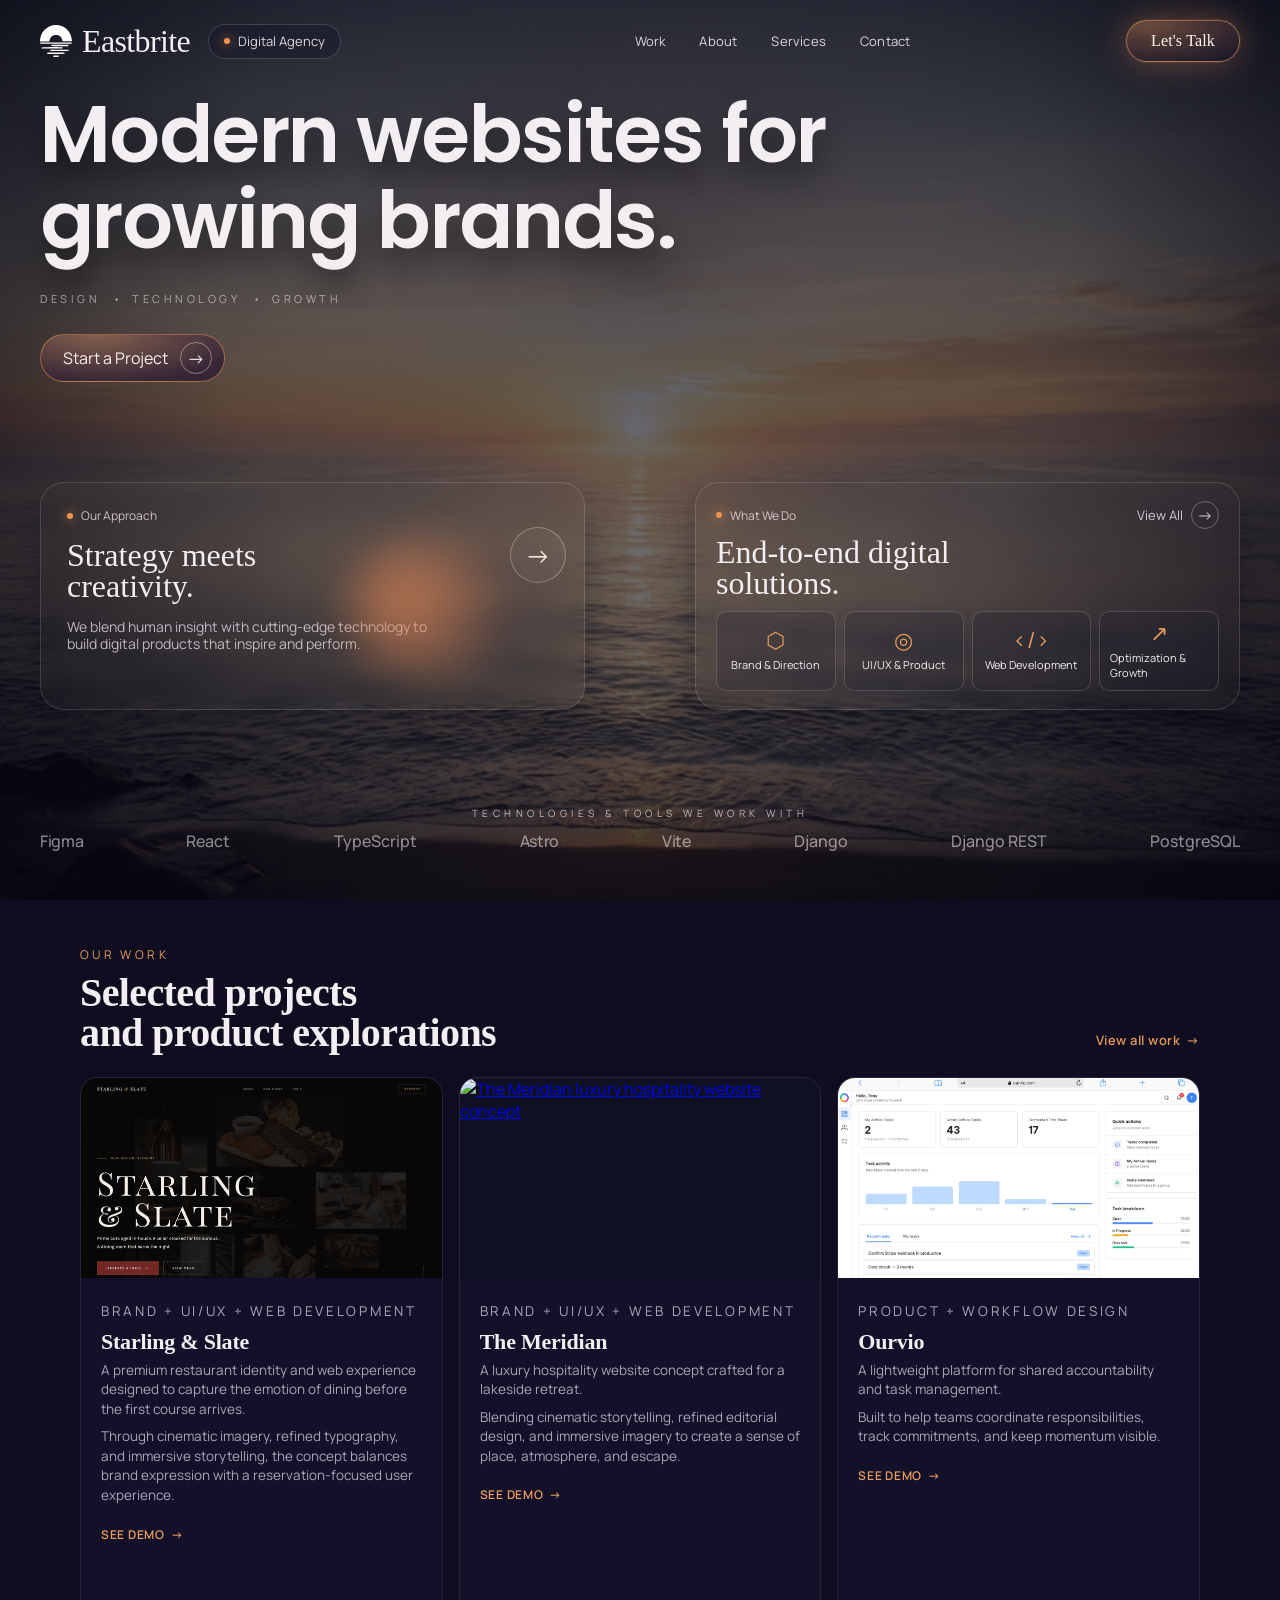
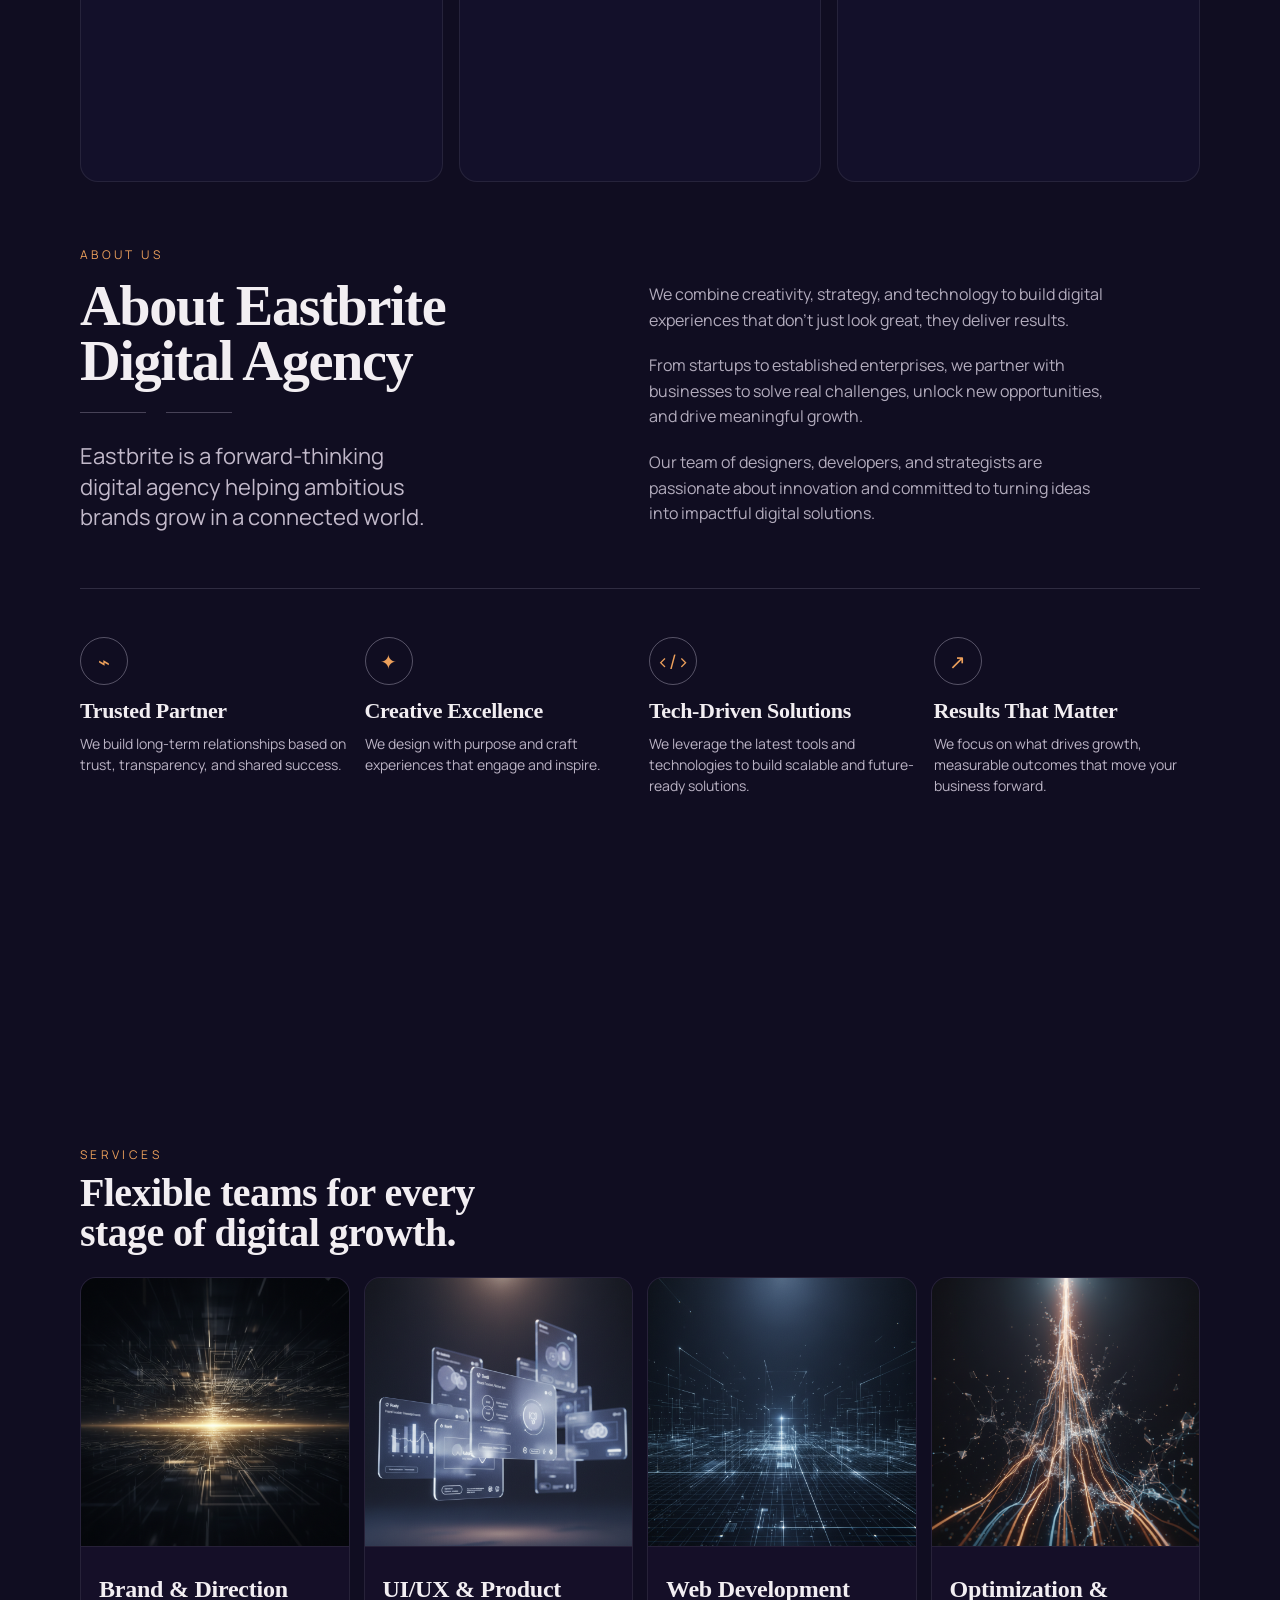
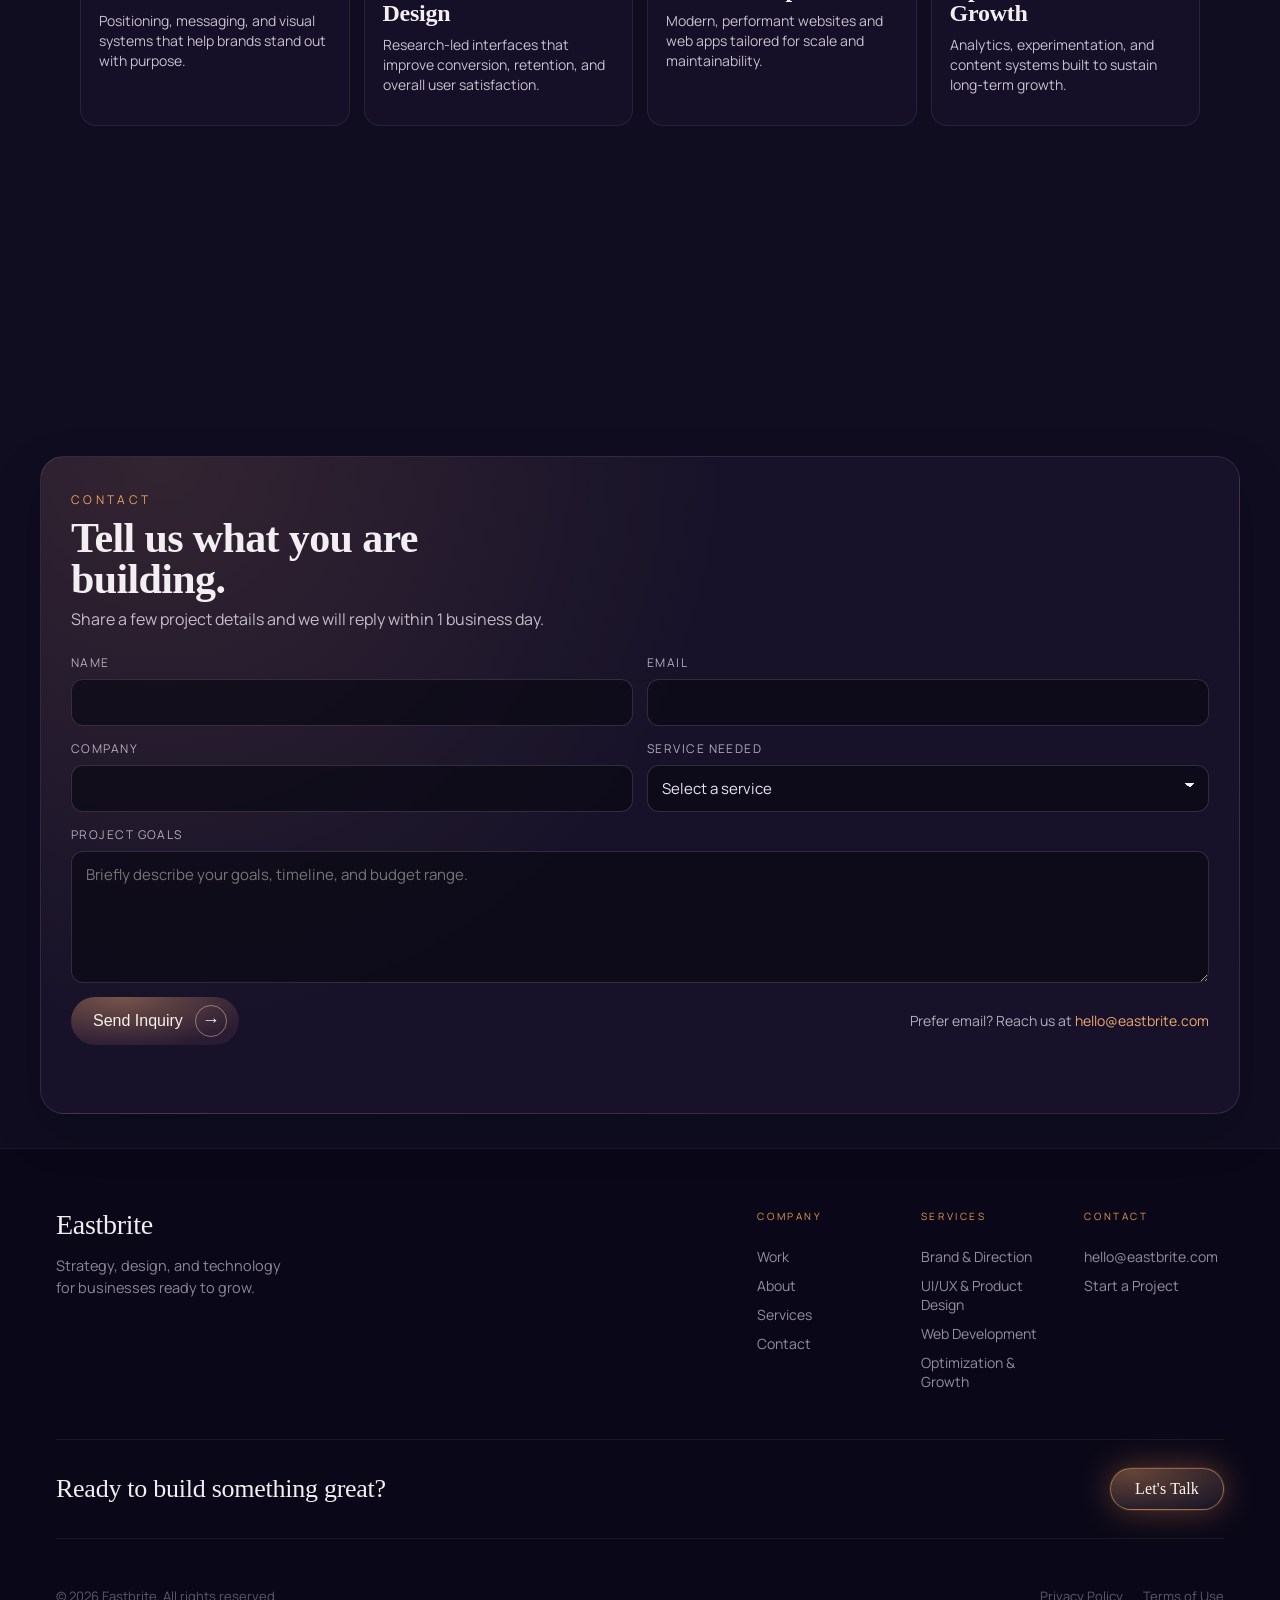
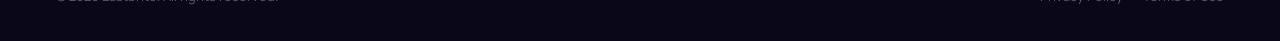
==== commit 3537616e: "Revert "briarcliff" This reverts commit 3c64a2b6bddf5619080335d8a9c52aa96847c4ea." ====
--- a/index.html
+++ b/index.html
@@ -78,73 +78,62 @@
     <link rel="icon" type="image/svg+xml" href="logo.svg" />
   </head>
   <body>
-    <div class="scene-scroll-container">
-      <div class="scene">
-        <video
-          id="hero-video"
-          class="hero-video"
-          muted
-          playsinline
-          preload="auto"
-          aria-hidden="true"
-        >
-          <source src="assets/video/eastbrite-hero.mp4" type="video/mp4" />
-        </video>
-        <div class="sun" aria-hidden="true"></div>
-        <div class="cliff-left" aria-hidden="true"></div>
-        <div class="cliff-right" aria-hidden="true"></div>
-
-        <header class="topbar">
-          <div class="brand-wrap">
-            <div class="brand">
-              <img src="logo.svg" alt="Eastbrite logo" class="brand-logo" />
-              Eastbrite
-            </div>
-            <div class="agency-pill">
-              <span class="dot"></span>
-              Digital Agency
-            </div>
-          </div>
-
-          <nav class="main-nav" id="primary-nav" aria-label="Main navigation">
-            <a href="#work">Work</a>
-            <a href="#about">About</a>
-            <a href="#services">Services</a>
-            <a href="#contact">Contact</a>
-          </nav>
-
-          <div class="top-actions">
-            <a class="talk-btn" href="#contact">Let's Talk</a>
-            <button
-              class="menu-btn"
-              aria-label="Open menu"
-              aria-expanded="false"
-              aria-controls="primary-nav"
-              type="button"
-            >
-              <span></span>
-              <span></span>
-            </button>
-          </div>
-        </header>
-
-        <main class="hero">
-          <section class="hero-copy" aria-label="Hero content">
-            <div class="agency-pill hero-agency-pill">
-              <span class="dot"></span>
-              Digital Agency
-            </div>
-            <h1>Modern websites for growing brands.</h1>
-            <div class="tags">
-              DESIGN <span>•</span> TECHNOLOGY <span>•</span> GROWTH
-            </div>
-            <a class="primary-cta" href="#contact">
-              <span>Start a Project</span>
-              <span class="cta-arrow">→</span>
-            </a>
-          </section>
-
-          <!--
+    <div class="scene">
+      <div class="sun" aria-hidden="true"></div>
+      <div class="cliff-left" aria-hidden="true"></div>
+      <div class="cliff-right" aria-hidden="true"></div>
+
+      <header class="topbar">
+        <div class="brand-wrap">
+          <div class="brand">
+            <img src="logo.svg" alt="Eastbrite logo" class="brand-logo" />
+            Eastbrite
+          </div>
+          <div class="agency-pill">
+            <span class="dot"></span>
+            Digital Agency
+          </div>
+        </div>
+
+        <nav class="main-nav" id="primary-nav" aria-label="Main navigation">
+          <a href="#work">Work</a>
+          <a href="#about">About</a>
+          <a href="#services">Services</a>
+          <a href="#contact">Contact</a>
+        </nav>
+
+        <div class="top-actions">
+          <a class="talk-btn" href="#contact">Let's Talk</a>
+          <button
+            class="menu-btn"
+            aria-label="Open menu"
+            aria-expanded="false"
+            aria-controls="primary-nav"
+            type="button"
+          >
+            <span></span>
+            <span></span>
+          </button>
+        </div>
+      </header>
+
+      <main class="hero">
+        <section class="hero-copy" aria-label="Hero content">
+          <div class="agency-pill hero-agency-pill">
+            <span class="dot"></span>
+            Digital Agency
+          </div>
+          <h1>Modern websites for growing brands.</h1>
+          <div class="tags">
+            DESIGN <span>•</span> TECHNOLOGY <span>•</span> GROWTH
+          </div>
+          <a class="primary-cta" href="#contact">
+            <span>Start a Project</span>
+            <span class="cta-arrow">→</span>
+          </a>
+        </section>
+
+        <!--
         <aside class="stats-glass" aria-label="Business highlights">
           <div class="stat-item">
             <div class="stat-icon">◌</div>
@@ -162,72 +151,72 @@
             <div class="stat-label">Industries<br />Empowered</div>
           </div>
         </aside>
-        --></main>
-
-        <section
-          class="feature-row"
-          id="cards-start"
-          aria-label="Featured service overview"
-        >
-          <article class="card approach-card">
-            <div class="card-kicker"><span class="dot"></span>Our Approach</div>
-            <h2>Strategy meets<br />creativity.</h2>
-            <p>
-              We blend human insight with cutting-edge technology to build
-              digital products that inspire and perform.
-            </p>
-            <a class="circle-action" aria-label="Learn more" href="#services"
-              >→</a
+        -->
+      </main>
+
+      <section
+        class="feature-row"
+        id="cards-start"
+        aria-label="Featured service overview"
+      >
+        <article class="card approach-card">
+          <div class="card-kicker"><span class="dot"></span>Our Approach</div>
+          <h2>Strategy meets<br />creativity.</h2>
+          <p>
+            We blend human insight with cutting-edge technology to build digital
+            products that inspire and perform.
+          </p>
+          <a class="circle-action" aria-label="Learn more" href="#services"
+            >→</a
+          >
+        </article>
+
+        <article class="card services-card">
+          <div class="card-top">
+            <div class="card-kicker"><span class="dot"></span>What We Do</div>
+            <a class="view-all" href="#services">View All <span>→</span></a>
+          </div>
+
+          <h2>End-to-end digital<br />solutions.</h2>
+
+          <div class="service-grid">
+            <a
+              class="service-item service-item-link"
+              href="brand-direction.html"
+              ><span class="service-icon">⬡</span>Brand &amp; Direction</a
             >
-          </article>
-
-          <article class="card services-card">
-            <div class="card-top">
-              <div class="card-kicker"><span class="dot"></span>What We Do</div>
-              <a class="view-all" href="#services">View All <span>→</span></a>
-            </div>
-
-            <h2>End-to-end digital<br />solutions.</h2>
-
-            <div class="service-grid">
-              <a
-                class="service-item service-item-link"
-                href="brand-direction.html"
-                ><span class="service-icon">⬡</span>Brand &amp; Direction</a
-              >
-              <a
-                class="service-item service-item-link"
-                href="uiux-product-design.html"
-                ><span class="service-icon">◎</span>UI/UX &amp; Product</a
-              >
-              <a
-                class="service-item service-item-link"
-                href="web-development.html"
-                ><span class="service-icon">&lt;/&gt;</span>Web Development</a
-              >
-              <a
-                class="service-item service-item-link"
-                href="optimization-growth.html"
-                ><span class="service-icon">↗</span>Optimization &amp; Growth</a
-              >
-            </div>
-          </article>
-        </section>
-
-        <section class="trusted" aria-label="Technologies we use">
-          <div class="trusted-label">TECHNOLOGIES &amp; TOOLS WE WORK WITH</div>
-          <div class="logo-row">
-            <span class="logo-figma">Figma</span>
-            <span class="logo-react">React</span>
-            <span class="logo-typescript">TypeScript</span>
-            <span class="logo-astro">Astro</span>
-            <span class="logo-vite">Vite</span>
-            <span class="logo-django">Django</span>
-            <span class="logo-drf">Django REST</span>
-            <span class="logo-postgres">PostgreSQL</span>
-          </div>
-        </section>
-      </div>
+            <a
+              class="service-item service-item-link"
+              href="uiux-product-design.html"
+              ><span class="service-icon">◎</span>UI/UX &amp; Product</a
+            >
+            <a
+              class="service-item service-item-link"
+              href="web-development.html"
+              ><span class="service-icon">&lt;/&gt;</span>Web Development</a
+            >
+            <a
+              class="service-item service-item-link"
+              href="optimization-growth.html"
+              ><span class="service-icon">↗</span>Optimization &amp; Growth</a
+            >
+          </div>
+        </article>
+      </section>
+
+      <section class="trusted" aria-label="Technologies we use">
+        <div class="trusted-label">TECHNOLOGIES &amp; TOOLS WE WORK WITH</div>
+        <div class="logo-row">
+          <span class="logo-figma">Figma</span>
+          <span class="logo-react">React</span>
+          <span class="logo-typescript">TypeScript</span>
+          <span class="logo-astro">Astro</span>
+          <span class="logo-vite">Vite</span>
+          <span class="logo-django">Django</span>
+          <span class="logo-drf">Django REST</span>
+          <span class="logo-postgres">PostgreSQL</span>
+        </div>
+      </section>
     </div>
 
     <div class="lower-content">
@@ -327,34 +316,28 @@
           </article>
 
           <article class="work-card">
-            <a
-              class="work-mock work-mock--briarcliff-homes work-mock-link"
-              href="/sites/briarcliff-homes/"
-              target="_blank"
-              rel="noopener noreferrer"
-              aria-label="Open Briarcliff Homes demo"
-            >
+            <div class="work-mock work-mock--ourvio">
               <img
                 class="work-mock-image"
-                src="sites/briarcliff-homes/assets/images/lake-champlain-estate.png"
-                alt="Briarcliff Homes custom estate website preview"
+                src="assets/images/work/ourvio-dashboard.png"
+                alt="Ourvio dashboard interface"
               />
-            </a>
+            </div>
             <div class="work-info">
-              <p class="work-tag">Brand + UI/UX + Web Development</p>
-              <h3>Briarcliff Homes</h3>
-              <p>
-                A refined custom-home concept designed to present craftsmanship
-                with confidence and clarity.
-              </p>
-              <p>
-                Built around immersive estate imagery, elevated typography, and
-                a calm path toward starting a project inquiry.
+              <p class="work-tag">Product + Workflow Design</p>
+              <h3>Ourvio</h3>
+              <p>
+                A lightweight platform for shared accountability and task
+                management.
+              </p>
+              <p>
+                Built to help teams coordinate responsibilities, track
+                commitments, and keep momentum visible.
               </p>
               <p>
                 <a
                   class="work-demo-link"
-                  href="/sites/briarcliff-homes/"
+                  href="https://ourvio.com"
                   target="_blank"
                   rel="noopener noreferrer"
                   >See Demo <span aria-hidden="true">→</span></a
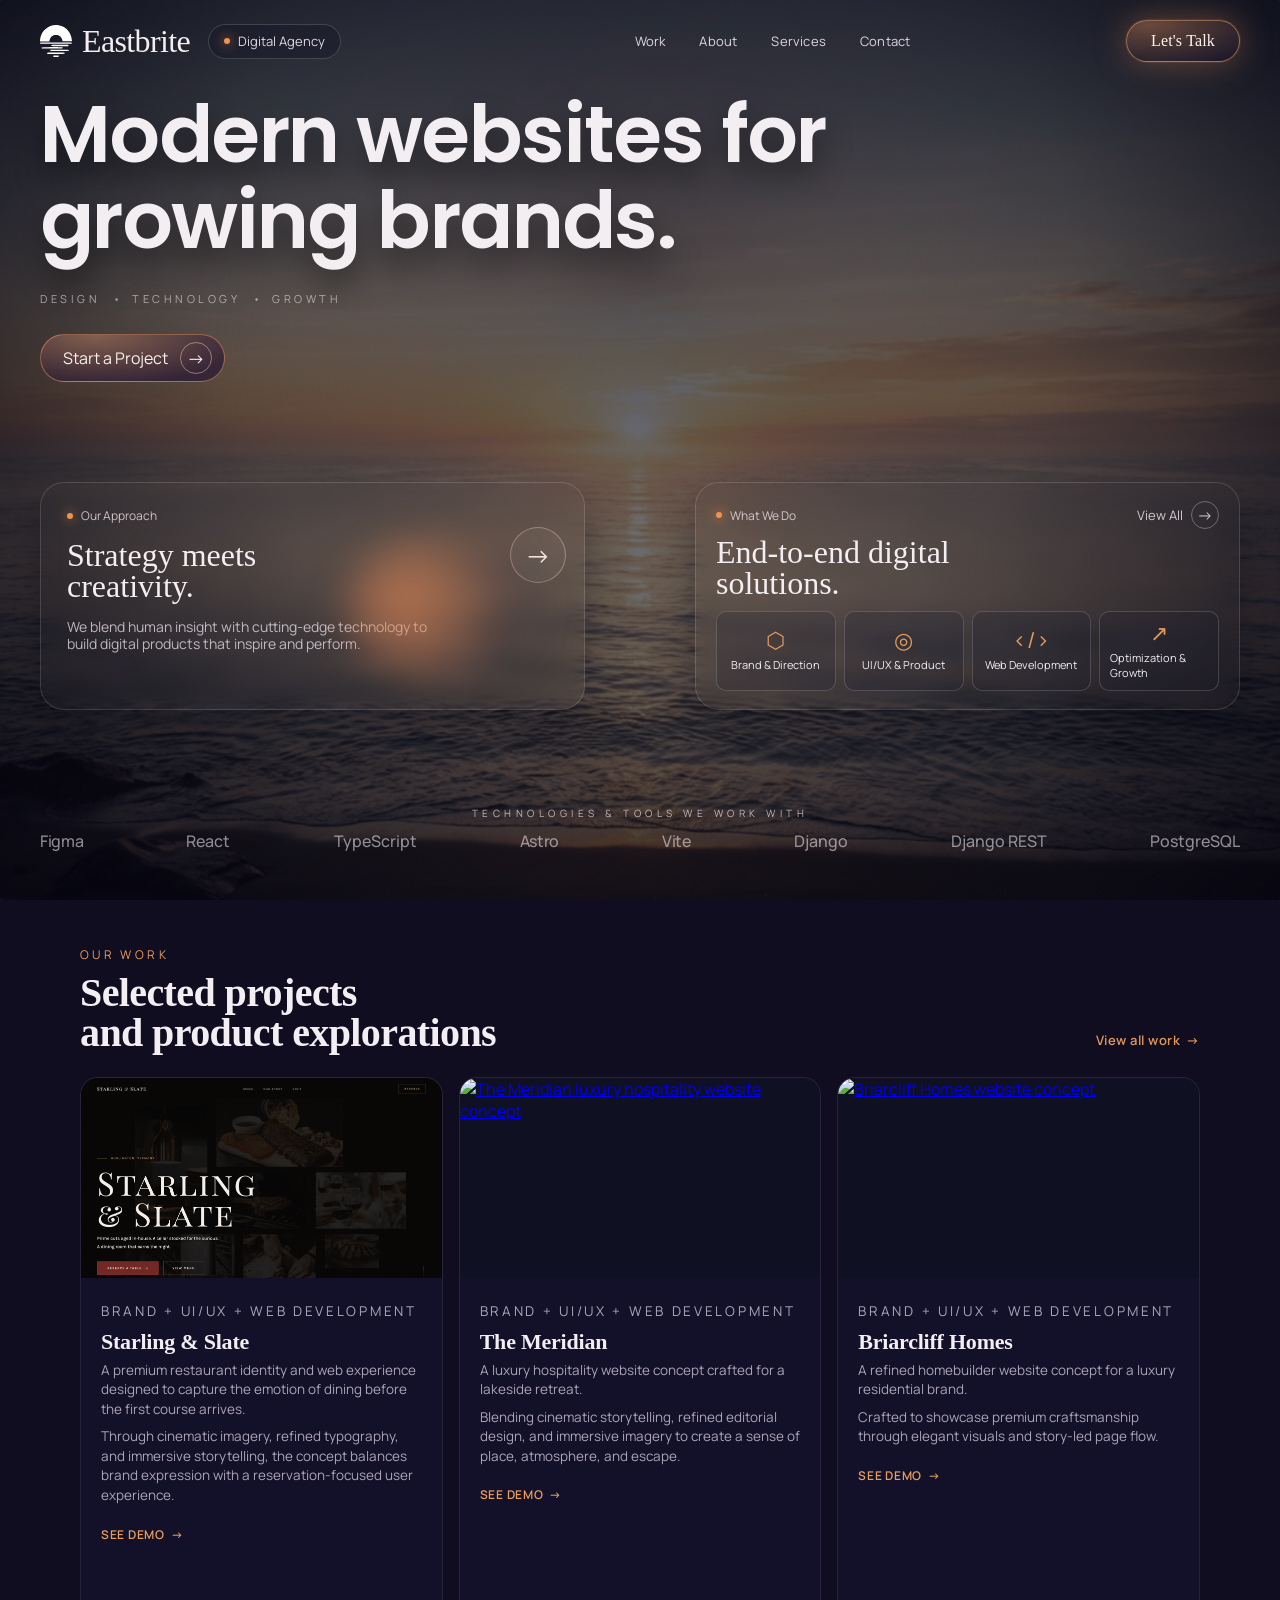
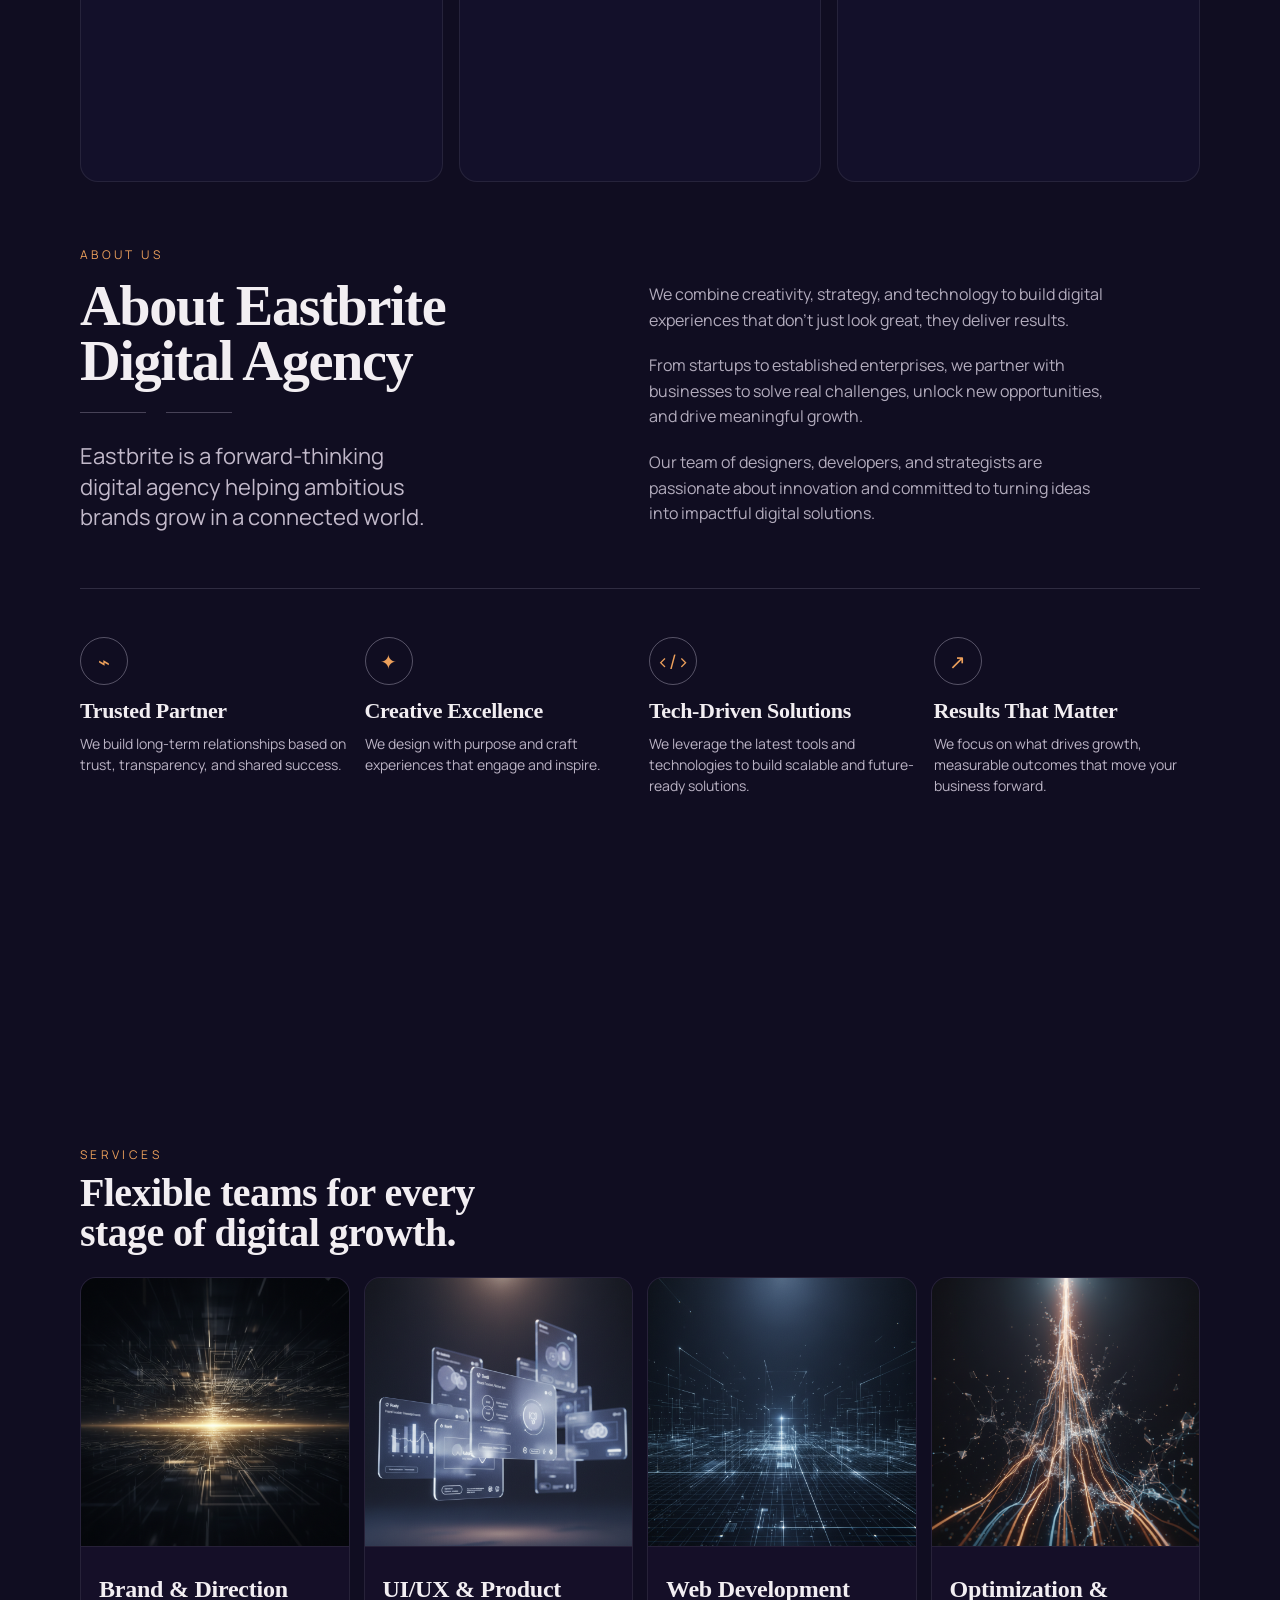
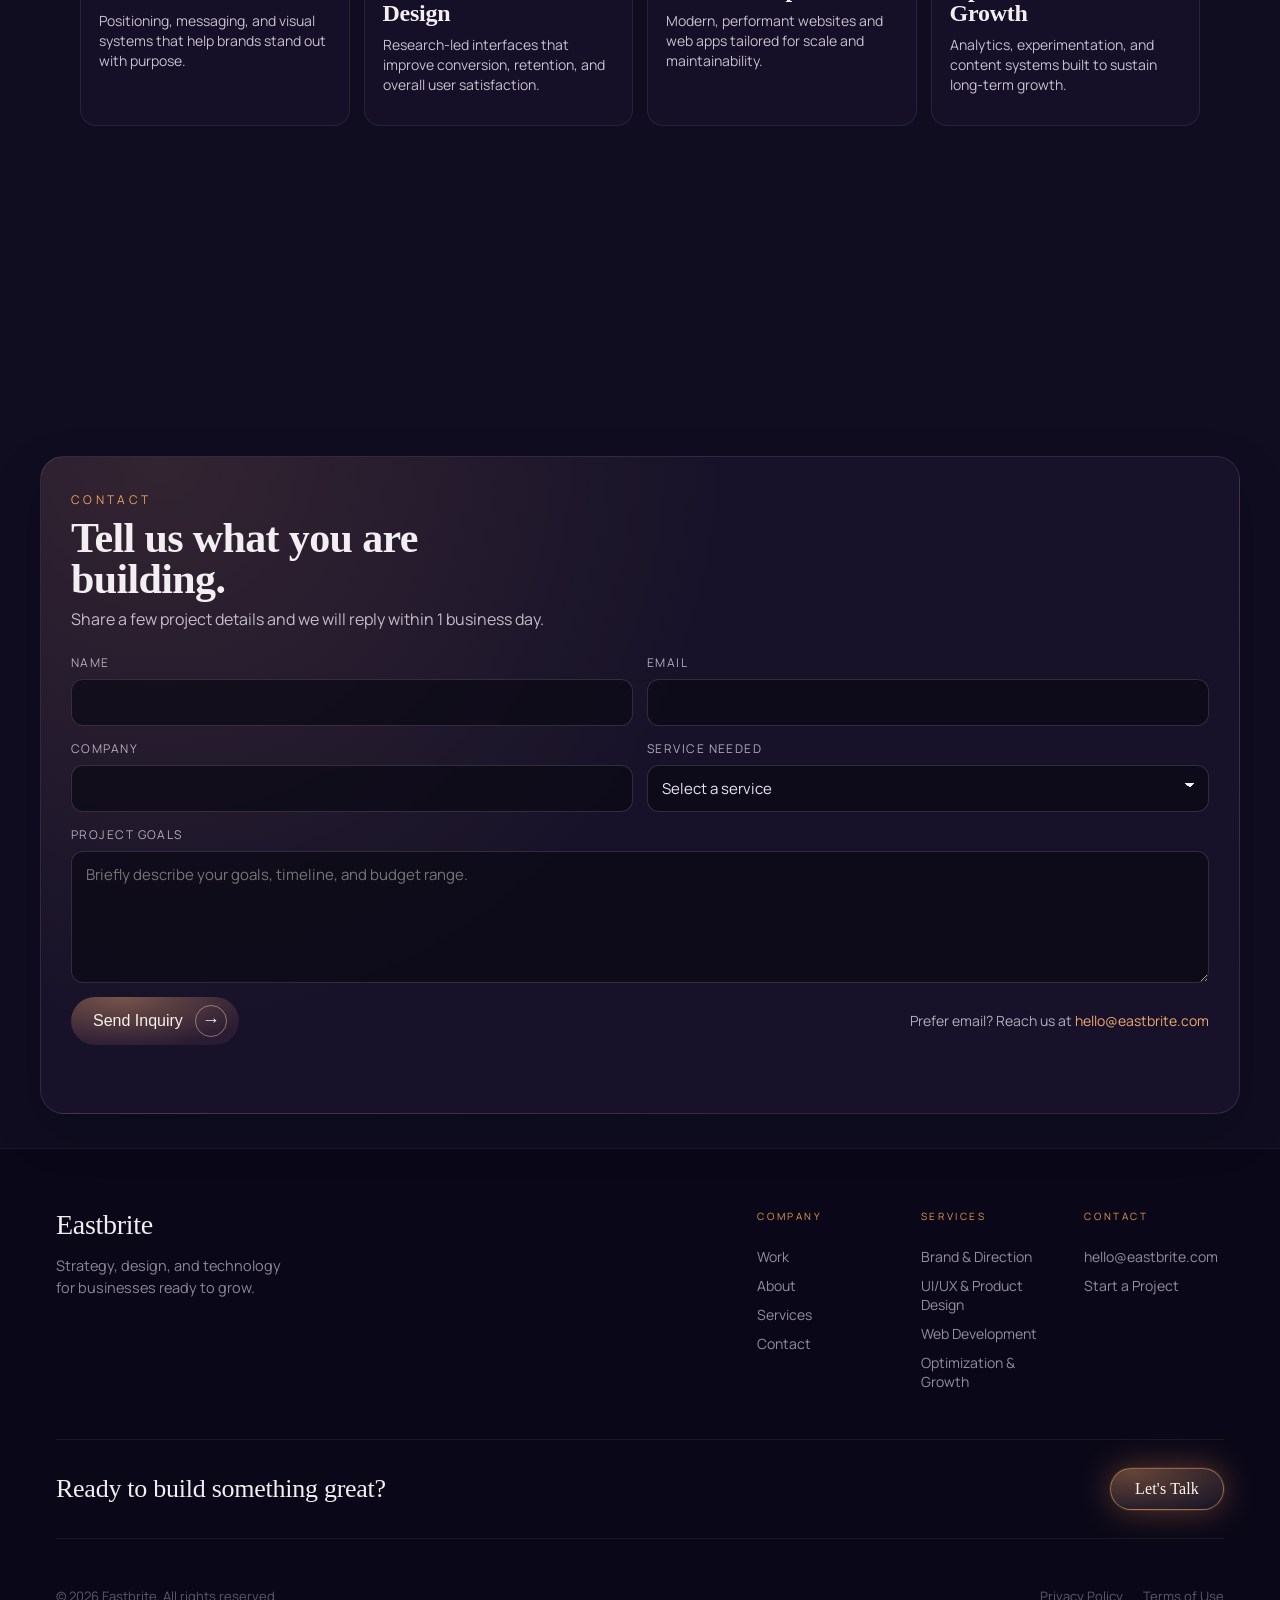
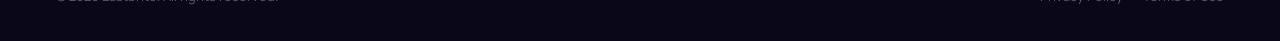
==== commit 3fa04169: "briarcliff homes work" ====
--- a/index.html
+++ b/index.html
@@ -316,28 +316,34 @@
           </article>
 
           <article class="work-card">
-            <div class="work-mock work-mock--ourvio">
+            <a
+              class="work-mock work-mock--briarcliff work-mock-link"
+              href="/sites/briarcliff-homes/"
+              target="_blank"
+              rel="noopener noreferrer"
+              aria-label="Open Briarcliff Homes demo"
+            >
               <img
                 class="work-mock-image"
-                src="assets/images/work/ourvio-dashboard.png"
-                alt="Ourvio dashboard interface"
+                src="assets/images/work/briarcliff-homes.png"
+                alt="Briarcliff Homes website concept"
               />
-            </div>
+            </a>
             <div class="work-info">
-              <p class="work-tag">Product + Workflow Design</p>
-              <h3>Ourvio</h3>
-              <p>
-                A lightweight platform for shared accountability and task
-                management.
-              </p>
-              <p>
-                Built to help teams coordinate responsibilities, track
-                commitments, and keep momentum visible.
+              <p class="work-tag">Brand + UI/UX + Web Development</p>
+              <h3>Briarcliff Homes</h3>
+              <p>
+                A refined homebuilder website concept for a luxury residential
+                brand.
+              </p>
+              <p>
+                Crafted to showcase premium craftsmanship through elegant
+                visuals and story-led page flow.
               </p>
               <p>
                 <a
                   class="work-demo-link"
-                  href="https://ourvio.com"
+                  href="/sites/briarcliff-homes/"
                   target="_blank"
                   rel="noopener noreferrer"
                   >See Demo <span aria-hidden="true">→</span></a
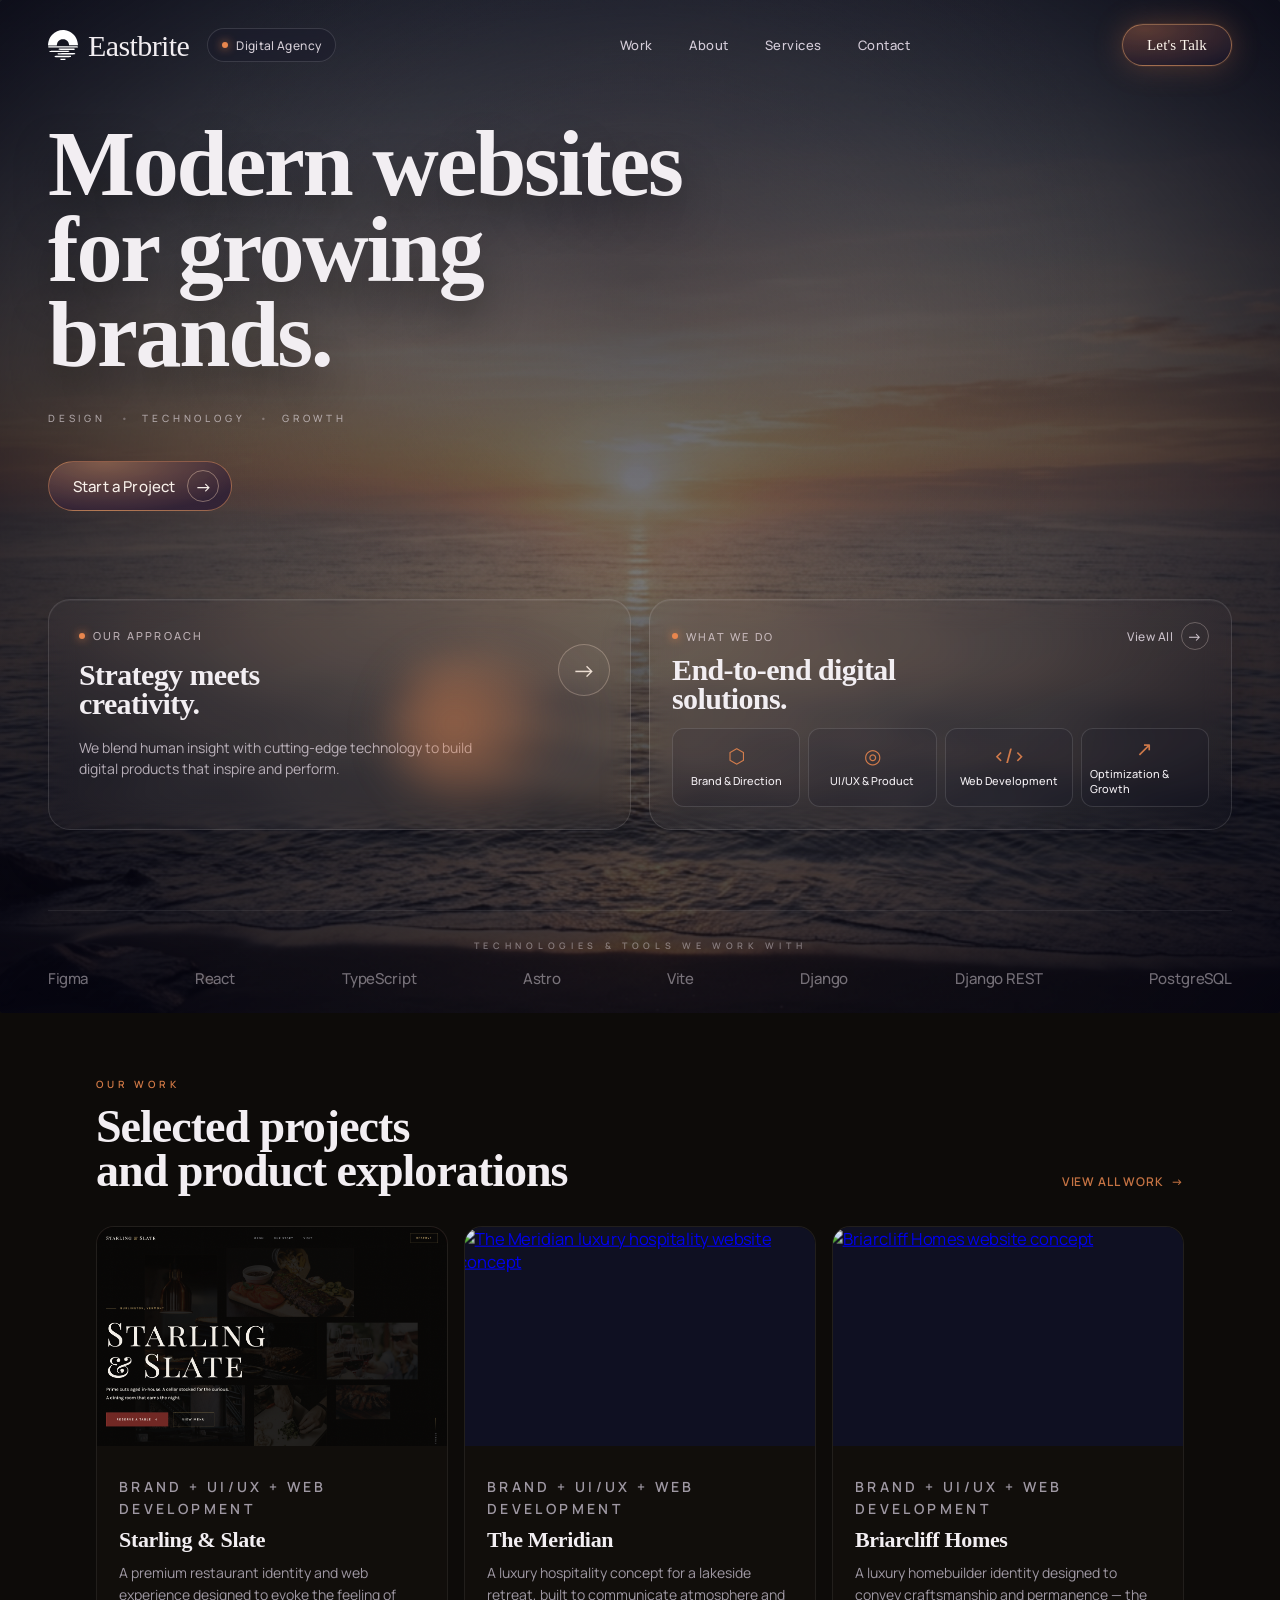
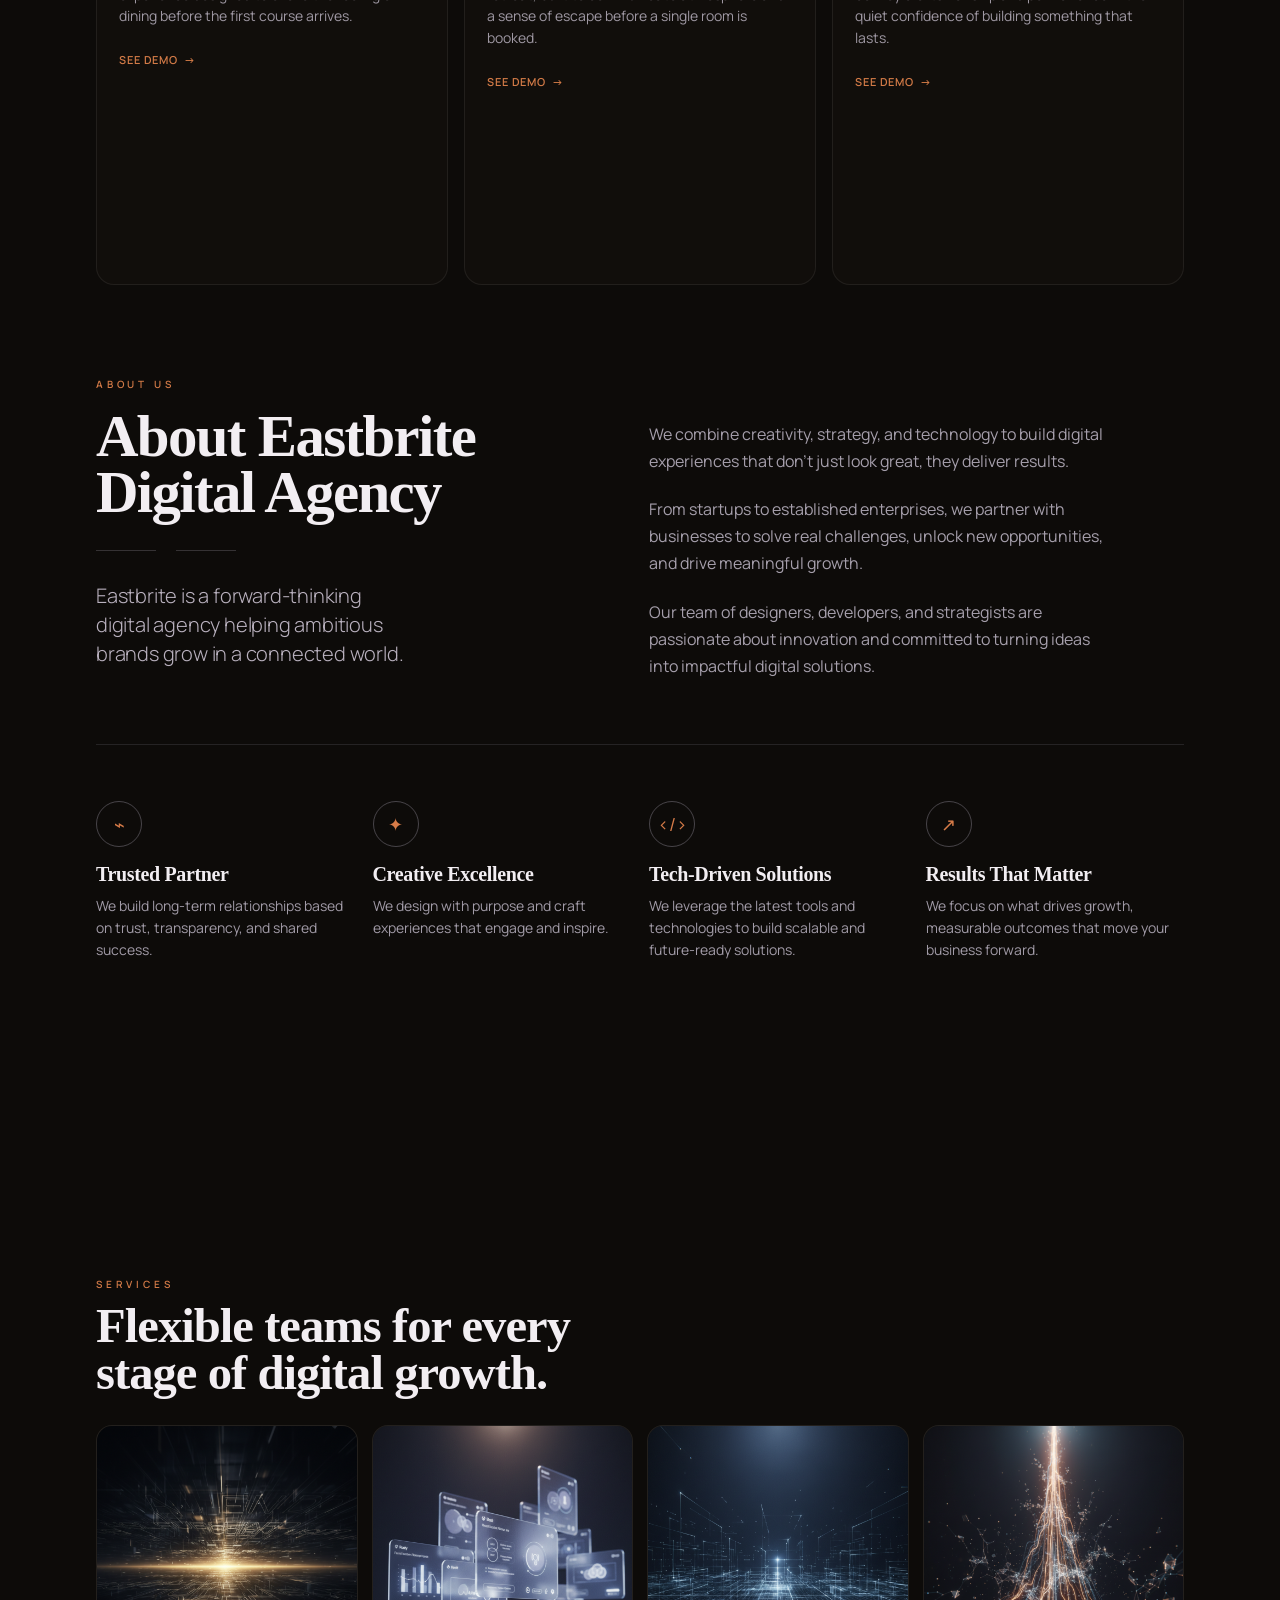
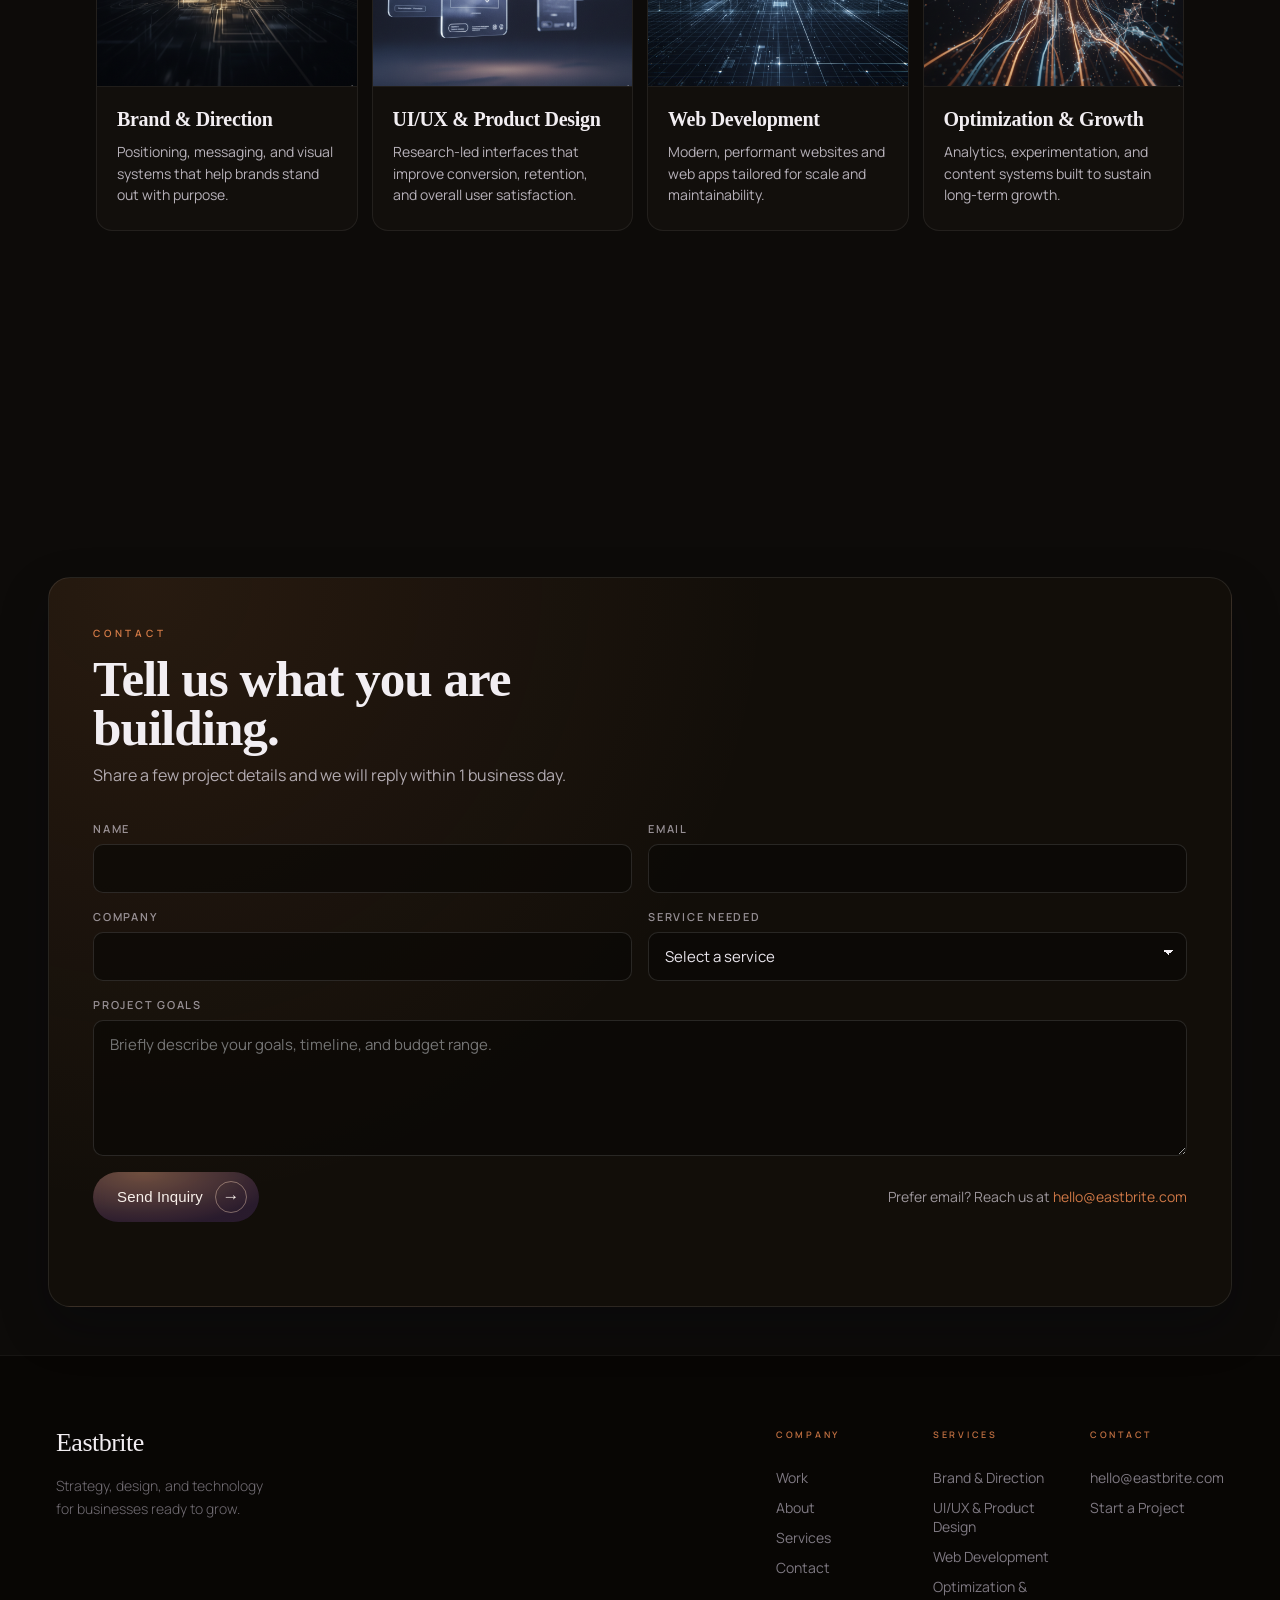
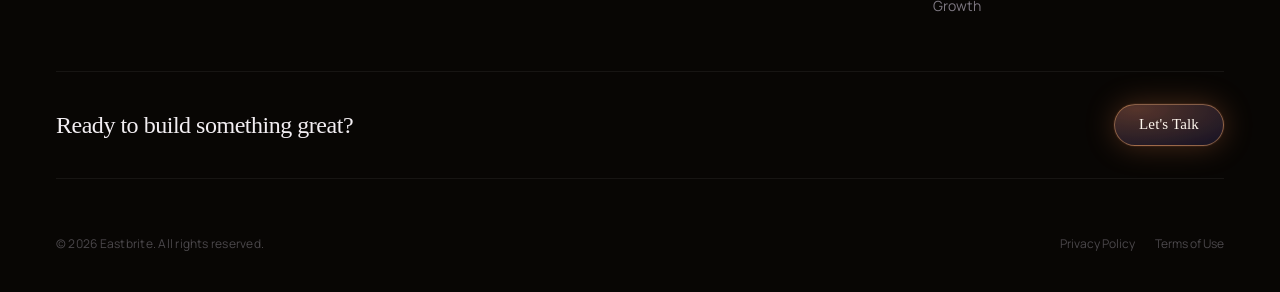
==== commit ba7ec0d9: "updates from claude" ====
--- a/index.html
+++ b/index.html
@@ -71,7 +71,7 @@
     <link rel="preconnect" href="https://fonts.googleapis.com" />
     <link rel="preconnect" href="https://fonts.gstatic.com" crossorigin />
     <link
-      href="https://fonts.googleapis.com/css2?family=Manrope:wght@400;500;600;700&family=Poppins:wght@100;200;300;400;500&display=swap"
+      href="https://fonts.googleapis.com/css2?family=Manrope:wght@300;400;500;600;700&display=swap"
       rel="stylesheet"
     />
     <link rel="stylesheet" href="css/main.css" />
@@ -258,12 +258,7 @@
               <h3>Starling &amp; Slate</h3>
               <p>
                 A premium restaurant identity and web experience designed to
-                capture the emotion of dining before the first course arrives.
-              </p>
-              <p>
-                Through cinematic imagery, refined typography, and immersive
-                storytelling, the concept balances brand expression with a
-                reservation-focused user experience.
+                evoke the feeling of dining before the first course arrives.
               </p>
               <p>
                 <a
@@ -295,13 +290,9 @@
               <p class="work-tag">Brand + UI/UX + Web Development</p>
               <h3>The Meridian</h3>
               <p>
-                A luxury hospitality website concept crafted for a lakeside
-                retreat.
-              </p>
-              <p>
-                Blending cinematic storytelling, refined editorial design, and
-                immersive imagery to create a sense of place, atmosphere, and
-                escape.
+                A luxury hospitality concept for a lakeside retreat, built to
+                communicate atmosphere and a sense of escape before a single
+                room is booked.
               </p>
               <p>
                 <a
@@ -333,12 +324,9 @@
               <p class="work-tag">Brand + UI/UX + Web Development</p>
               <h3>Briarcliff Homes</h3>
               <p>
-                A refined homebuilder website concept for a luxury residential
-                brand.
-              </p>
-              <p>
-                Crafted to showcase premium craftsmanship through elegant
-                visuals and story-led page flow.
+                A luxury homebuilder identity designed to convey craftsmanship
+                and permanence — the quiet confidence of building something
+                that lasts.
               </p>
               <p>
                 <a
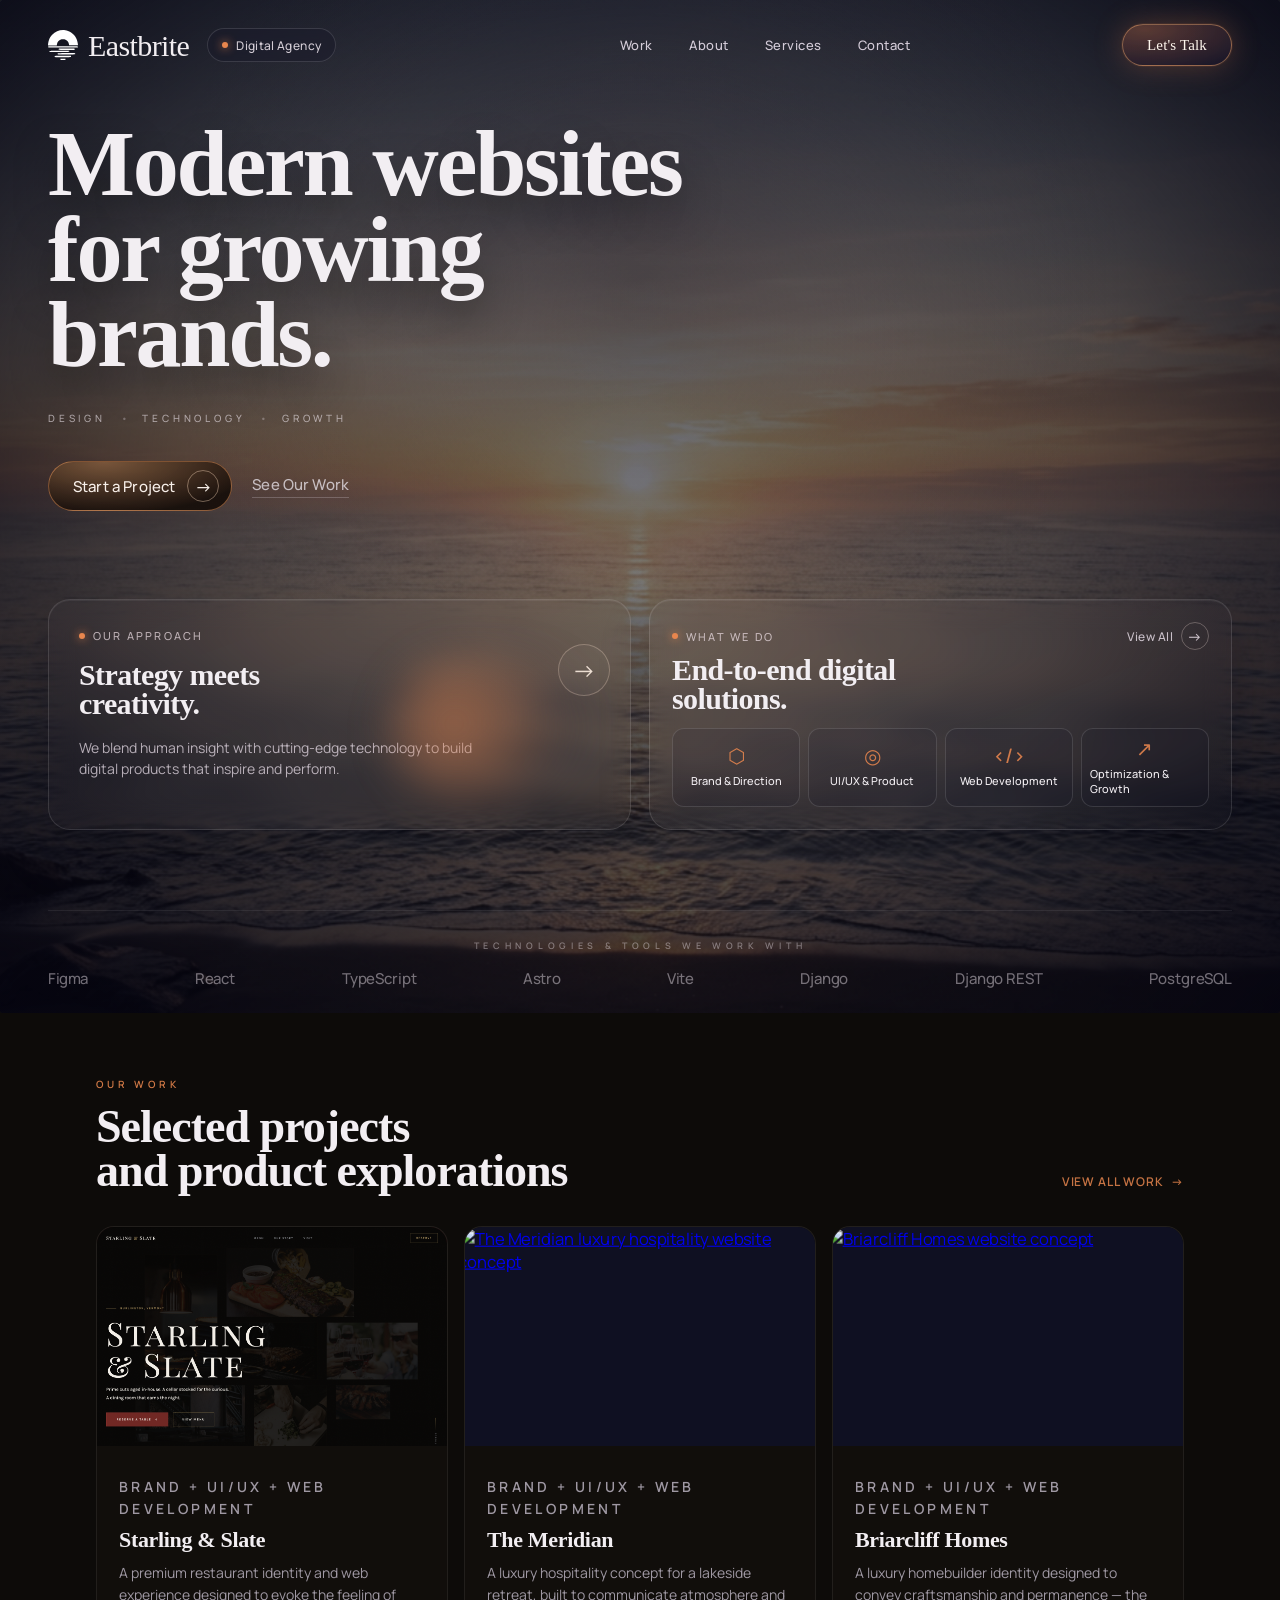
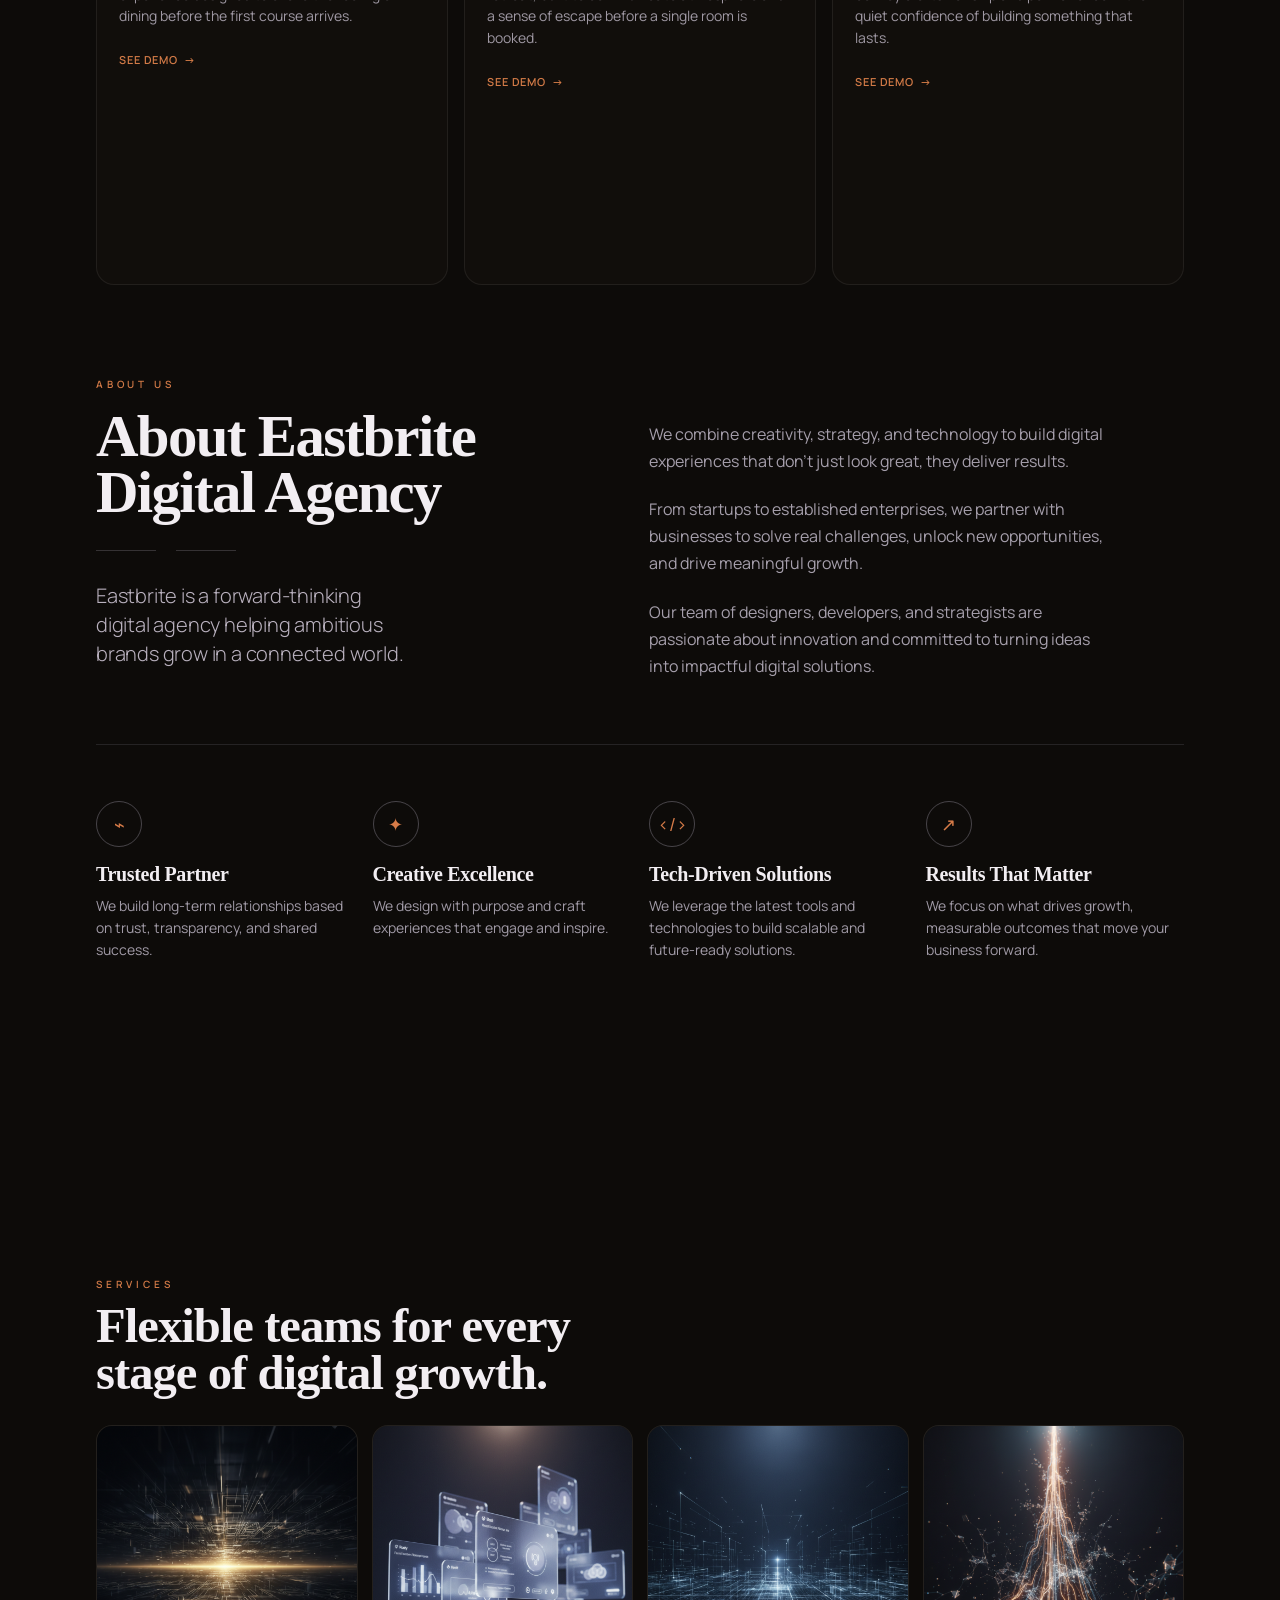
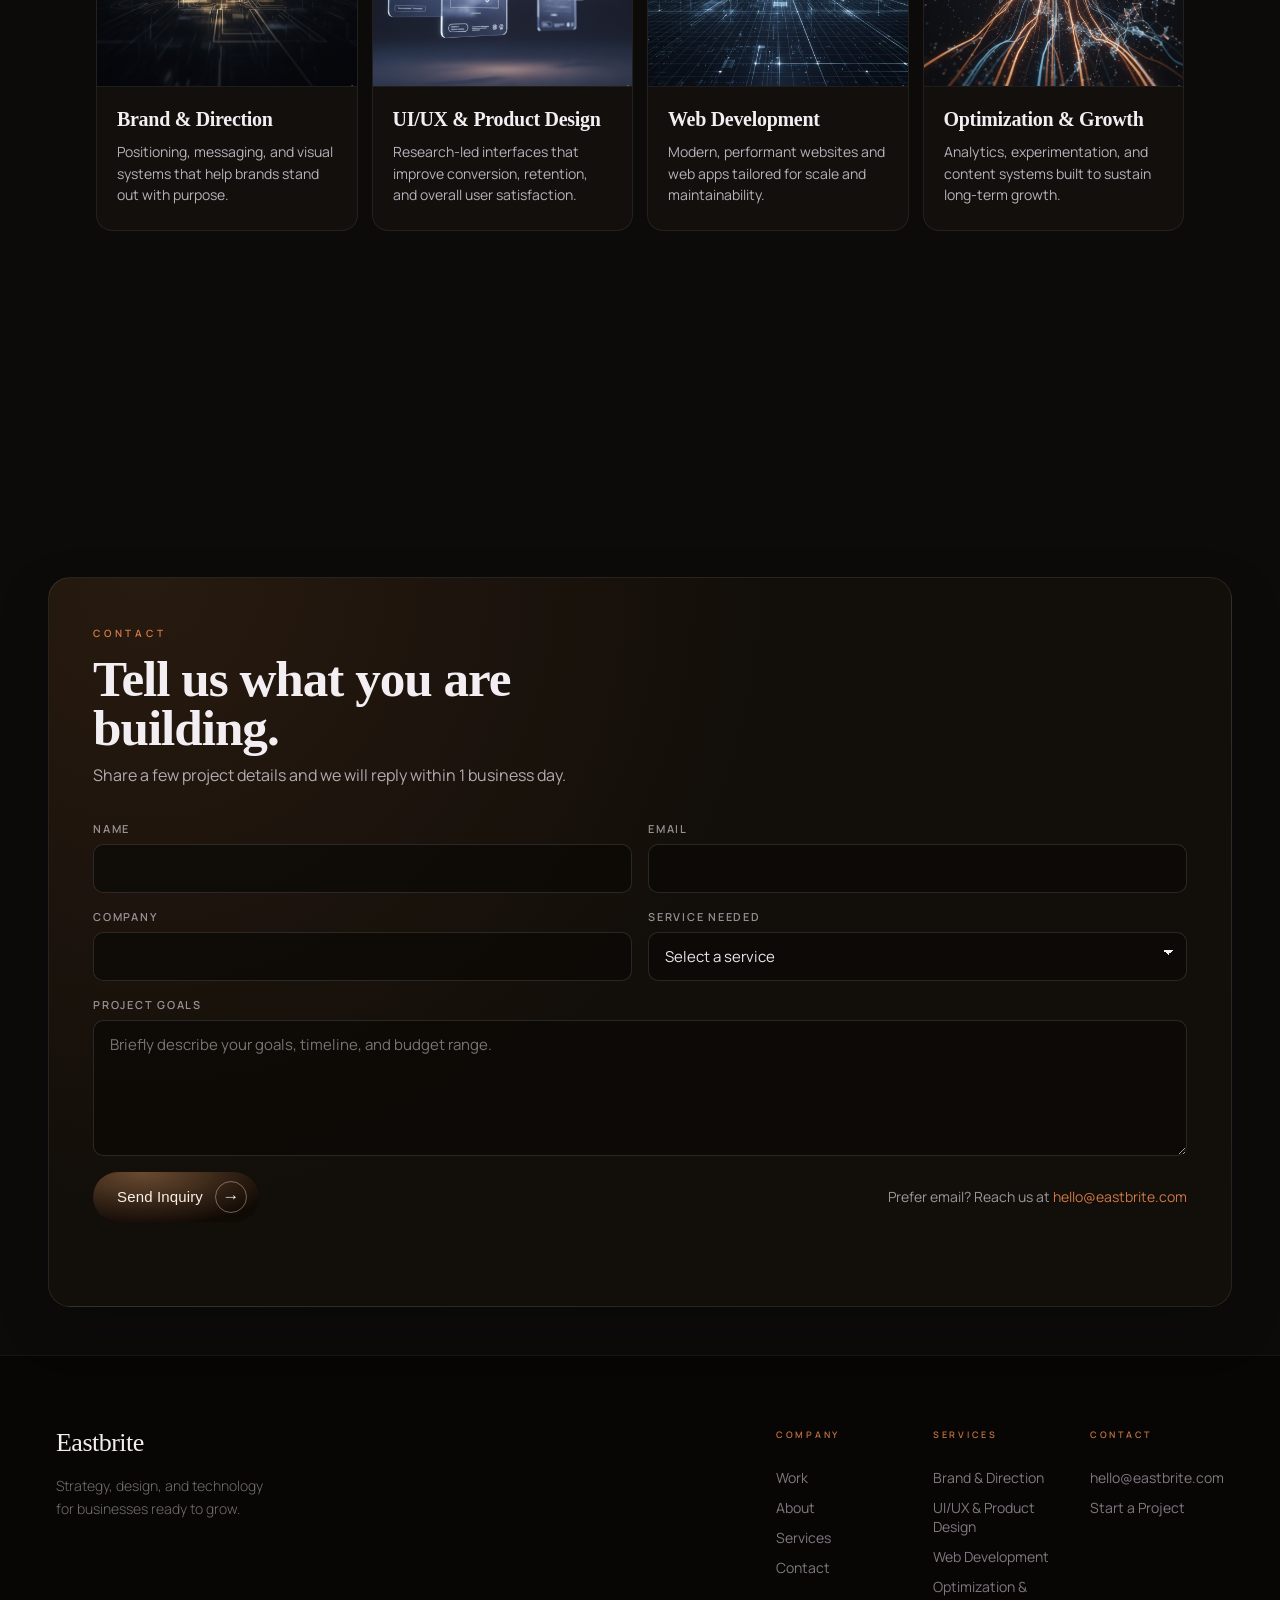
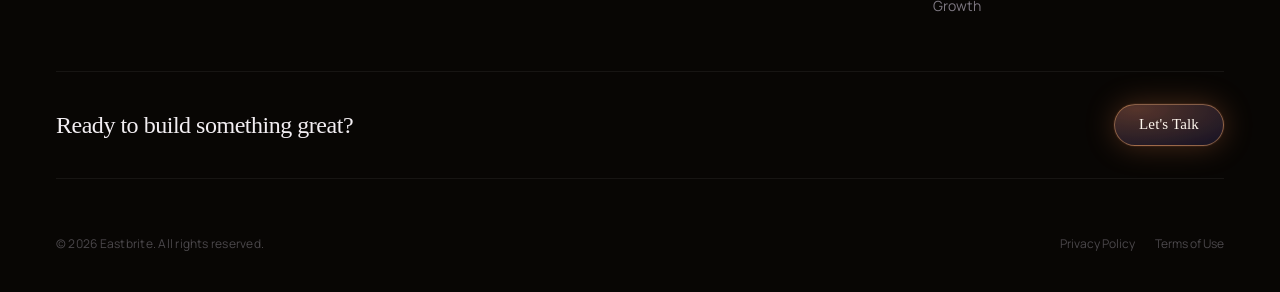
==== commit 71d1c53a: "ui/ux updates" ====
--- a/index.html
+++ b/index.html
@@ -74,7 +74,7 @@
       href="https://fonts.googleapis.com/css2?family=Manrope:wght@300;400;500;600;700&display=swap"
       rel="stylesheet"
     />
-    <link rel="stylesheet" href="css/main.css" />
+    <link rel="stylesheet" href="css/main.css?v=3" />
     <link rel="icon" type="image/svg+xml" href="logo.svg" />
   </head>
   <body>
@@ -127,10 +127,13 @@
           <div class="tags">
             DESIGN <span>•</span> TECHNOLOGY <span>•</span> GROWTH
           </div>
-          <a class="primary-cta" href="#contact">
-            <span>Start a Project</span>
-            <span class="cta-arrow">→</span>
-          </a>
+          <div class="hero-actions">
+            <a class="primary-cta" href="#contact">
+              <span>Start a Project</span>
+              <span class="cta-arrow">→</span>
+            </a>
+            <a class="secondary-cta" href="#work">See Our Work</a>
+          </div>
         </section>
 
         <!--
--- a/css/main.css
+++ b/css/main.css
@@ -18,16 +18,16 @@
      _responsive  → all breakpoint overrides
    ================================================================ */
 
-@import "./_tokens.css";
-@import "./_base.css";
-@import "./_layout.css";
-@import "./_topbar.css";
-@import "./_hero.css";
-@import "./_cards.css";
-@import "./_trusted.css";
-@import "./_sections.css";
-@import "./_about.css";
-@import "./_work.css";
-@import "./_services.css";
-@import "./_footer.css";
-@import "./_responsive.css";
+@import "./_tokens.css?v=3";
+@import "./_base.css?v=3";
+@import "./_layout.css?v=3";
+@import "./_topbar.css?v=3";
+@import "./_hero.css?v=3";
+@import "./_cards.css?v=3";
+@import "./_trusted.css?v=3";
+@import "./_sections.css?v=3";
+@import "./_about.css?v=3";
+@import "./_work.css?v=3";
+@import "./_services.css?v=3";
+@import "./_footer.css?v=3";
+@import "./_responsive.css?v=3";
